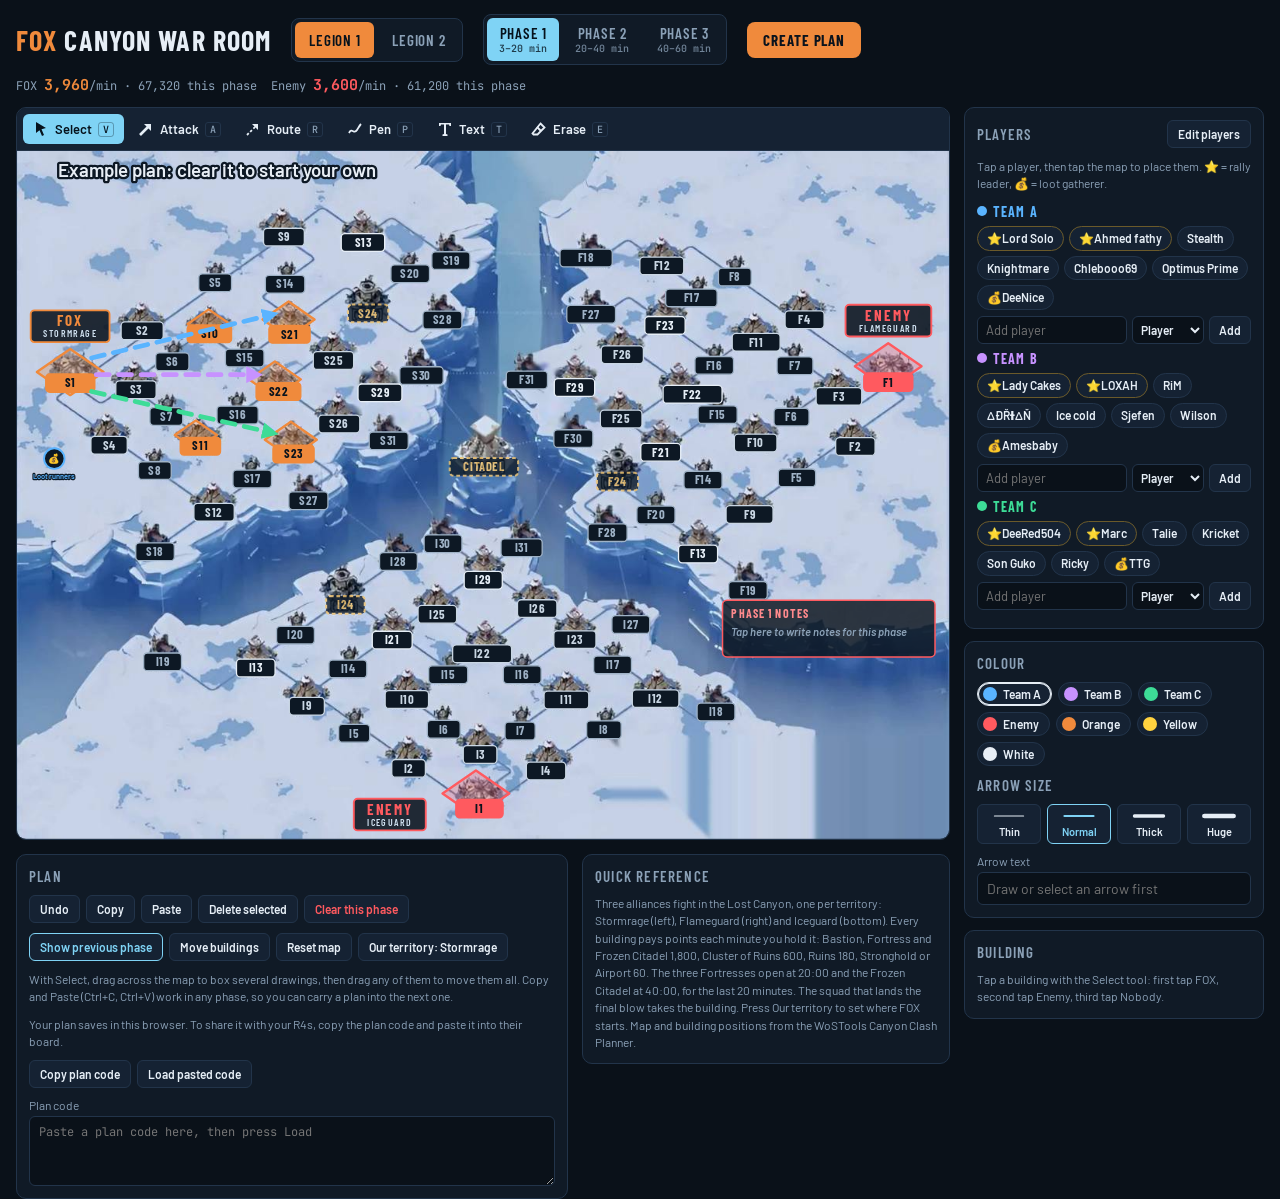
==== canyon.html @ 009d1b81 "Add Canyon Clash planner to the Alliance tab New canyon.html (the Foundry planner on the Lost Canyon" ====
<!doctype html><html lang="en"><head><meta charset="utf-8"><meta name="viewport" content="width=device-width,initial-scale=1,viewport-fit=cover"><style>:root{padding-top:env(safe-area-inset-top,0px);padding-bottom:env(safe-area-inset-bottom,0px)}body{margin:0;font:14px system-ui,-apple-system,"Segoe UI",sans-serif}img{max-width:100%}[hidden]{display:none!important}</style></head><body>
<!-- Canyon Clash planner for R4s. Loaded in an iframe from the Alliance tab (see canyon mount in app.js). Plans are kept in this browser only (localStorage). -->
<title>Canyon War Room</title>
<meta name="claude:viewport-fit-sides" content="cover">
<link rel="preconnect" href="https://fonts.googleapis.com">
<link rel="stylesheet" href="https://fonts.googleapis.com/css2?family=Barlow+Condensed:wght@500;600;700&family=Barlow:wght@400;500;600&family=JetBrains+Mono:wght@500&display=swap">
<style>
/* Layout: a frozen tactical table. Map on the left (square, as large as the screen allows), command panel on the right; panel drops below the map on narrow screens. Single dark "night ops" look, chosen on purpose. */
:root {
  color-scheme: dark;
  --bg: #0a1119;
  --panel: #101a26;
  --panel-2: #152233;
  --line: #22344a;
  --fg: #e6eef6;
  --muted: #8ba1b7;
  --ice: #7fd3f5;
  --fox: #f08a3c;
  --enemy: #ff5a5f;
  --display: "Barlow Condensed", "Arial Narrow", system-ui, sans-serif;
  --body: "Barlow", system-ui, -apple-system, "Segoe UI", sans-serif;
  --mono: "JetBrains Mono", ui-monospace, Menlo, monospace;
}
* { box-sizing: border-box; }
html, body { height: 100%; }
body {
  background: var(--bg); color: var(--fg); font-family: var(--body); font-size: 14px;
  padding-left: max(16px, env(safe-area-inset-left, 0px));
  padding-right: max(16px, env(safe-area-inset-right, 0px));
  padding-block: 14px 24px;
}
header { display: flex; flex-wrap: wrap; align-items: center; gap: 10px 20px; margin-bottom: 12px; }
h1 { font-family: var(--display); font-weight: 700; font-size: 28px; letter-spacing: .04em; text-transform: uppercase; margin: 0; line-height: 1; text-wrap: balance; }
h1 span { color: var(--fox); }
.phases { display: flex; gap: 4px; background: var(--panel); border: 1px solid var(--line); border-radius: 8px; padding: 3px; }
.phases button { font-family: var(--display); font-size: 15px; font-weight: 600; letter-spacing: .05em; text-transform: uppercase; background: transparent; color: var(--muted); border: 0; border-radius: 6px; padding: 6px 12px; cursor: pointer; }
.phases button small { display: block; font-family: var(--mono); font-size: 10px; font-weight: 500; letter-spacing: 0; text-transform: none; opacity: .8; }
.phases button[aria-pressed="true"] { background: var(--ice); color: #06121c; }
.legions button { padding: 9px 14px; }
.legions button[aria-pressed="true"] { background: var(--fox); }
.score { display: flex; gap: 14px; font-family: var(--mono); font-size: 12px; font-variant-numeric: tabular-nums; color: var(--muted); flex-wrap: wrap; }
.score b { font-size: 15px; }
.score .us b { color: var(--fox); }
.score .them b { color: var(--enemy); }

.leftcol { display: grid; gap: 14px; min-width: 0; }
.below { display: grid; grid-template-columns: minmax(0, 3fr) minmax(0, 2fr); gap: 14px; align-items: start; }
@media (max-width: 700px) { .below { grid-template-columns: minmax(0, 1fr); } }
.layout { display: grid; grid-template-columns: minmax(0, 1fr) 300px; gap: 14px; align-items: start; }
@media (max-width: 860px) { .layout { grid-template-columns: minmax(0, 1fr); } }

.mapwrap { position: relative; background: var(--panel); border: 1px solid var(--line); border-radius: 10px; overflow: hidden; }
.toolbar { display: flex; flex-wrap: wrap; gap: 4px; padding: 6px; border-bottom: 1px solid var(--line); background: var(--panel-2); }
.tool { display: inline-flex; align-items: center; gap: 6px; font: 600 13px var(--body); color: var(--fg); background: transparent; border: 1px solid transparent; border-radius: 6px; padding: 6px 9px; cursor: pointer; }
.tool kbd { font: 500 10px var(--mono); color: var(--muted); border: 1px solid var(--line); border-radius: 3px; padding: 0 4px; }
.tool:hover { border-color: var(--line); }
.tool[aria-pressed="true"] { background: var(--ice); color: #06121c; }
.tool[aria-pressed="true"] kbd { color: #06121c; border-color: rgba(6,18,28,.3); }
.tool svg { width: 16px; height: 16px; }
svg#map { display: block; width: 100%; height: auto; max-height: calc(100vh - 150px); aspect-ratio: 1000 / 738; margin: 0 auto; touch-action: none; user-select: none; -webkit-user-select: none; }
svg#map.t-select { cursor: default; }
svg#map.t-attack, svg#map.t-route, svg#map.t-pen, svg#map.t-marker, svg#map.t-text { cursor: crosshair; }
svg#map.t-eraser { cursor: not-allowed; }
svg#map.editmap .bld { cursor: move; }

aside { display: grid; gap: 12px; min-width: 0; }
.card { background: var(--panel); border: 1px solid var(--line); border-radius: 10px; padding: 12px; display: grid; gap: 10px; min-width: 0; }
.card h2 { font-family: var(--display); font-size: 15px; font-weight: 600; letter-spacing: .08em; text-transform: uppercase; color: var(--muted); margin: 0; }
.swatches { display: flex; flex-wrap: wrap; gap: 6px; }
.swatch { display: inline-flex; align-items: center; gap: 6px; font: 600 12px var(--body); color: var(--fg); background: var(--panel-2); border: 1px solid var(--line); border-radius: 999px; padding: 4px 10px 4px 5px; cursor: pointer; }
.swatch i { width: 14px; height: 14px; border-radius: 50%; display: inline-block; }
.swatch[aria-pressed="true"] { border-color: var(--fg); box-shadow: 0 0 0 1px var(--fg) inset; }
.sizes { display: grid; grid-template-columns: repeat(4, 1fr); gap: 6px; }
.sizebtn { font: 600 11px var(--body); color: var(--fg); background: var(--panel-2); border: 1px solid var(--line); border-radius: 6px; padding: 5px 2px; cursor: pointer; display: grid; justify-items: center; gap: 3px; }
.sizebtn svg { width: 36px; height: 12px; }
.sizebtn[aria-pressed="true"] { border-color: var(--ice); color: var(--ice); }
.textfield { flex: 1 1 200px; min-width: 0; width: auto !important; padding: 5px 9px !important; }
.kinds { display: grid; grid-template-columns: repeat(3, 1fr); gap: 6px; }
.kind { font: 600 12px var(--body); color: var(--fg); background: var(--panel-2); border: 1px solid var(--line); border-radius: 6px; padding: 6px 4px; cursor: pointer; display: grid; justify-items: center; gap: 2px; }
.kind span { font-size: 16px; line-height: 1; }
.kind[aria-pressed="true"] { border-color: var(--ice); color: var(--ice); }
label.field { display: grid; gap: 4px; font-size: 12px; color: var(--muted); }
input[type="text"], textarea { font: 14px var(--body); color: var(--fg); background: var(--bg); border: 1px solid var(--line); border-radius: 6px; padding: 7px 9px; width: 100%; }
textarea { font: 12px var(--mono); min-height: 70px; resize: vertical; }
input:focus-visible, textarea:focus-visible, button:focus-visible { outline: 2px solid var(--ice); outline-offset: 2px; }
.btnrow { display: flex; flex-wrap: wrap; gap: 6px; }
.btn { font: 600 12px var(--body); color: var(--fg); background: var(--panel-2); border: 1px solid var(--line); border-radius: 6px; padding: 6px 10px; cursor: pointer; }
.btn:hover { border-color: var(--muted); }
.btn.danger { color: var(--enemy); }
.btn[aria-pressed="true"] { border-color: var(--ice); color: var(--ice); }
.bname { font-family: var(--display); font-size: 20px; font-weight: 700; letter-spacing: .03em; margin: 0; }
.stats { display: grid; grid-template-columns: auto 1fr; gap: 3px 12px; font-size: 12px; }
.stats dt { color: var(--muted); }
.stats dd { margin: 0; font-family: var(--mono); font-variant-numeric: tabular-nums; }
.owner { display: grid; grid-template-columns: repeat(3, 1fr); gap: 6px; }
.owner .btn[aria-pressed="true"].us { border-color: var(--fox); color: var(--fox); }
.owner .btn[aria-pressed="true"].them { border-color: var(--enemy); color: var(--enemy); }
.owner .btn[aria-pressed="true"].none { border-color: var(--muted); color: var(--fg); }
.hint { font-size: 12px; color: var(--muted); line-height: 1.45; margin: 0; }
.team { display: grid; gap: 6px; }
.team h3 { margin: 0; font-family: var(--display); font-size: 14px; font-weight: 700; letter-spacing: .08em; text-transform: uppercase; display: flex; align-items: center; gap: 6px; }
.team h3 i { width: 10px; height: 10px; border-radius: 50%; display: inline-block; }
.chips { display: flex; flex-wrap: wrap; gap: 5px; }
.chip { font: 600 12px var(--body); color: var(--fg); background: var(--panel-2); border: 1px solid var(--line); border-radius: 999px; padding: 4px 9px; cursor: pointer; display: inline-flex; align-items: center; gap: 4px; max-width: 100%; }
.chip.rally { border-color: #6b5a2a; }
.chip.placed { opacity: .5; }
.chip.placed::after { content: "✓"; color: var(--ice); }
.chip[aria-pressed="true"] { background: var(--ice); color: #06121c; border-color: var(--ice); opacity: 1; }
.cardhead { display: flex; justify-content: space-between; align-items: center; gap: 8px; }
.chipwrap { display: inline-flex; align-items: center; gap: 2px; }
.chipx { font: 700 12px var(--body); color: var(--enemy); background: transparent; border: 0; cursor: pointer; padding: 2px 4px; }
.addrow { display: grid; grid-template-columns: minmax(0, 1fr) auto auto; gap: 5px; margin-bottom: 6px; }
.addrow input { padding: 5px 8px; font-size: 13px; }
.addrow select { font: 600 12px var(--body); color: var(--fg); background: var(--bg); border: 1px solid var(--line); border-radius: 6px; padding: 4px; }
.addrow .btn { padding: 5px 9px; }
svg#map.t-roster { cursor: crosshair; }
.planbtn { font: 700 15px var(--display); letter-spacing: .06em; text-transform: uppercase; color: #0a131d; background: var(--fox); border: 0; border-radius: 8px; padding: 9px 16px; cursor: pointer; }
.planbtn:hover { filter: brightness(1.08); }
.overlay { position: fixed; inset: 0; background: rgba(4, 9, 14, .78); z-index: 50; display: grid; place-items: start center; overflow-y: auto;
  padding: calc(20px + env(safe-area-inset-top, 0px)) max(16px, env(safe-area-inset-right, 0px)) calc(20px + env(safe-area-inset-bottom, 0px)) max(16px, env(safe-area-inset-left, 0px)); }
.overlay[hidden] { display: none; }
.planbox { width: min(980px, 100%); background: var(--panel); border: 1px solid var(--line); border-radius: 12px; padding: 16px; display: grid; gap: 12px; min-width: 0; }
.planhead { display: flex; justify-content: space-between; align-items: center; gap: 10px; }
.planhead h2 { margin: 0; font-family: var(--display); font-size: 24px; letter-spacing: .05em; text-transform: uppercase; }
.noteedit { position: absolute; z-index: 5; margin: 0; resize: none; border: 0 !important; border-radius: 0 !important; background: transparent !important; color: #ffd9da !important; font-family: Barlow, system-ui, sans-serif !important; font-weight: 600; line-height: 1.33; padding: 0 !important; outline: none; overflow: auto; }
.noteedit[hidden] { display: none; }
.noteedit:focus-visible { outline: none; }
.noteedit::placeholder { color: #8ba1b7; font-style: italic; }
#planText { min-height: 260px; font-size: 12.5px; line-height: 1.5; }
#planImg { width: 100%; height: auto; border-radius: 8px; border: 1px solid var(--line); }
.toast { position: fixed; left: 50%; bottom: calc(18px + env(safe-area-inset-bottom, 0px)); transform: translateX(-50%); background: var(--ice); color: #06121c; font: 600 13px var(--body); padding: 8px 14px; border-radius: 8px; opacity: 0; transition: opacity .2s; pointer-events: none; }
.toast.show { opacity: 1; }
@media (prefers-reduced-motion: reduce) { .toast { transition: none; } }
</style>

<header>
  <h1><span>FOX</span> Canyon War Room</h1>
  <div class="phases legions" role="group" aria-label="Legion">
    <button type="button" data-legion="1" aria-pressed="true">Legion 1</button>
    <button type="button" data-legion="2" aria-pressed="false">Legion 2</button>
  </div>
  <div class="phases" role="group" aria-label="Battle phase">
    <button type="button" data-phase="1" aria-pressed="true">Phase 1<small>3–20 min</small></button>
    <button type="button" data-phase="2" aria-pressed="false">Phase 2<small>20–40 min</small></button>
    <button type="button" data-phase="3" aria-pressed="false">Phase 3<small>40–60 min</small></button>
  </div>
  <button type="button" class="planbtn" id="createPlan">Create plan</button>
  <div class="score" aria-live="polite">
    <div class="us">FOX <b id="usPm">0</b>/min · <span id="usPhase">0</span> this phase</div>
    <div class="them">Enemy <b id="themPm">0</b>/min · <span id="themPhase">0</span> this phase</div>
  </div>
</header>

<div class="layout">
  <div class="leftcol">
  <div class="mapwrap">
    <div class="toolbar" role="toolbar" aria-label="Drawing tools">
      <button type="button" class="tool" data-tool="select" aria-pressed="true">
        <svg viewBox="0 0 16 16" fill="currentColor"><path d="M3 1l10 6-4.5 1.2L11 14l-2 1-2.5-5.8L3 12z"/></svg>Select<kbd>V</kbd></button>
      <button type="button" class="tool" data-tool="attack" aria-pressed="false">
        <svg viewBox="0 0 16 16" fill="none" stroke="currentColor" stroke-width="2.6"><path d="M2 14L12 4"/><path d="M6 3h7v7" fill="currentColor" stroke="none"/><path d="M7 3h6v6z" fill="currentColor" stroke="none"/></svg>Attack<kbd>A</kbd></button>
      <button type="button" class="tool" data-tool="route" aria-pressed="false">
        <svg viewBox="0 0 16 16" fill="none" stroke="currentColor" stroke-width="1.8" stroke-dasharray="2.5 2"><path d="M2 14L12 4"/><path d="M7 3h6v6z" fill="currentColor" stroke="none"/></svg>Route<kbd>R</kbd></button>
      <button type="button" class="tool" data-tool="pen" aria-pressed="false">
        <svg viewBox="0 0 16 16" fill="none" stroke="currentColor" stroke-width="1.8"><path d="M2 12c3-6 5 2 8-3s3-5 4-6"/></svg>Pen<kbd>P</kbd></button>
      <button type="button" class="tool" data-tool="text" aria-pressed="false">
        <svg viewBox="0 0 16 16" fill="currentColor"><path d="M2 2h12v3h-1.5l-.5-1.5H9V13l1.5.5V15h-5v-1.5L7 13V3.5H4L3.5 5H2z"/></svg>Text<kbd>T</kbd></button>
      <button type="button" class="tool" data-tool="eraser" aria-pressed="false">
        <svg viewBox="0 0 16 16" fill="none" stroke="currentColor" stroke-width="1.8"><path d="M9.5 2.5l4 4-7 7h-4l-1-1 8-10z"/><path d="M6 6l4 4"/></svg>Erase<kbd>E</kbd></button>
      <input type="text" id="label" class="textfield" placeholder="Type your text, then tap the map" maxlength="40" autocomplete="off" aria-label="Text to place" hidden>
    </div>
    <svg id="map" viewBox="0 0 1000 738" class="t-select" aria-label="Canyon Clash map">
      <defs id="defs"></defs>
      <g id="bg"></g>
      <g id="ghost" opacity="0.22" pointer-events="none"></g>
      <g id="blds"></g>
      <g id="note"></g>
      <g id="items"></g>
      <g id="preview" pointer-events="none"></g>
    </svg>
    <textarea id="phaseNote" class="noteedit" maxlength="400" aria-label="Notes for this phase" placeholder="What should everyone do in this phase?" hidden></textarea>
  </div>

  <div class="below">
      <section class="card" aria-labelledby="actH">
        <h2 id="actH">Plan</h2>
        <div class="btnrow">
          <button type="button" class="btn" id="undo">Undo</button>
          <button type="button" class="btn" id="copyBtn">Copy</button>
          <button type="button" class="btn" id="pasteBtn">Paste</button>
          <button type="button" class="btn" id="del">Delete selected</button>
          <button type="button" class="btn danger" id="clearPhase">Clear this phase</button>
        </div>
        <div class="btnrow">
          <button type="button" class="btn" id="ghostBtn" aria-pressed="true">Show previous phase</button>
          <button type="button" class="btn" id="editMap" aria-pressed="false">Move buildings</button>
          <button type="button" class="btn" id="resetMap">Reset map</button>
          <button type="button" class="btn" id="territory">Our territory: Stormrage</button>
        </div>
        <p class="hint" id="clearConfirm" hidden></p>
        <p class="hint">With Select, drag across the map to box several drawings, then drag any of them to move them all. Copy and Paste (Ctrl+C, Ctrl+V) work in any phase, so you can carry a plan into the next one.</p>
        <p class="hint">Your plan saves in this browser. To share it with your R4s, copy the plan code and paste it into their board.</p>
        <div class="btnrow">
          <button type="button" class="btn" id="copyPlan">Copy plan code</button>
          <button type="button" class="btn" id="loadPlan">Load pasted code</button>
        </div>
        <label class="field" for="planCode">Plan code
          <textarea id="planCode" placeholder="Paste a plan code here, then press Load"></textarea>
        </label>
      </section>
      <section class="card" aria-labelledby="refH">
        <h2 id="refH">Quick reference</h2>
        <p class="hint">Three alliances fight in the Lost Canyon, one per territory: Stormrage (left), Flameguard (right) and Iceguard (bottom). Every building pays points each minute you hold it: Bastion, Fortress and Frozen Citadel 1,800, Cluster of Ruins 600, Ruins 180, Stronghold or Airport 60. The three Fortresses open at 20:00 and the Frozen Citadel at 40:00, for the last 20 minutes. The squad that lands the final blow takes the building. Press Our territory to set where FOX starts. Map and building positions from the WoSTools Canyon Clash Planner.</p>

      </section>
  </div>
  </div>
  <aside>
    <section class="card" aria-labelledby="rosH">
      <div class="cardhead"><h2 id="rosH">Players</h2><button type="button" class="btn" id="rosterEdit" aria-pressed="false">Edit players</button></div>
      <p class="hint" id="rosterHint">Tap a player, then tap the map to place them. ⭐ = rally leader, 💰 = loot gatherer.</p>
      <div id="roster"></div>
    </section>

    <section class="card" aria-labelledby="colH">
      <h2 id="colH">Colour</h2>
      <div class="swatches" id="swatches"></div>
      <h2 id="szH">Arrow size</h2>
      <div class="sizes" role="group" aria-labelledby="szH" id="sizes"></div>
      <label class="field" for="arrowText">Arrow text
        <input type="text" id="arrowText" maxlength="40" autocomplete="off" placeholder="Draw or select an arrow first" disabled>
      </label>
    </section>


    <section class="card" aria-labelledby="bH" id="bcard">
      <h2 id="bH">Building</h2>
      <div id="binfo"><p class="hint">Tap a building with the Select tool: first tap FOX, second tap Enemy, third tap Nobody.</p></div>
    </section>


  </aside>
</div>
<div class="overlay" id="planOverlay" hidden>
  <div class="planbox" role="dialog" aria-modal="true" aria-labelledby="planTitle">
    <div class="planhead">
      <h2 id="planTitle">Battle plan</h2>
      <button type="button" class="btn" id="planClose">Close</button>
    </div>
    <p class="hint">Built from what is on the map in each phase: who holds each building, where each player is placed, and your notes. Arrows stay on the map images.</p>
    <div class="btnrow">
      <button type="button" class="btn" id="planCopy">Copy text</button>
      <button type="button" class="btn" id="planTxt">Save as text file</button>
      <button type="button" class="btn" id="planJpg">Save as JPEG</button>
    </div>
    <p class="hint" id="planSaveHint" hidden>Saving files is not available here. Copy the text, and press and hold (or right-click) the image to save it.</p>
    <textarea id="planText" readonly rows="14" aria-label="Plan text"></textarea>
    <p class="hint" id="planImgHint">Building the image…</p>
    <img id="planImg" alt="Battle plan image with the map of each phase" hidden>
  </div>
</div>
<div class="toast" id="toast" role="status"></div>

<script>
(function () {
  const COLORS = { A: '#5ab4ff', B: '#c792ff', C: '#3ddc97', E: '#ff5a5f', O: '#f08a3c', Y: '#ffd23f', W: '#e8eef5' };
  const SIZES = { S: 0.55, M: 1, L: 1.6, XL: 2.3 };
  const SIZE_NAMES = { S: 'Thin', M: 'Normal', L: 'Thick', XL: 'Huge' };
  const COLOR_NAMES = { A: 'Team A', B: 'Team B', C: 'Team C', E: 'Enemy', O: 'Orange', Y: 'Yellow', W: 'White' };
  const FOX = '#f08a3c', ENEMY = '#ff5a5f';
  const KINDS = [
    { k: 'team', label: 'Team', glyph: '●' },
    { k: 'rally', label: 'Rally', glyph: '⭐' },
    { k: 'loot', label: 'Loot', glyph: '💰' },
    { k: 'foe', label: 'Enemy rally', glyph: '✖' },
    { k: 'workshop', label: 'Workshop', glyph: '⚙' },
    { k: 'flag', label: 'Hold', glyph: '⚑' }
  ];
  const PHASE_MIN = { 1: 17, 2: 20, 3: 20 };
  const TER = { S: 'Stormrage', F: 'Flameguard', I: 'Iceguard' };
  const TYPES = {
    'Frozen Citadel': { short: 'Frozen Citadel', pm: 1800, unlock: 3, col: '#f3c46b', effect: 'The centre of the canyon. It opens at 40:00 for the last 20 minutes and can swing the result, so keep your strongest rallies for it.' },
    'Fortress': { short: 'Fortress', pm: 1800, unlock: 2, col: '#f3c46b', effect: 'Sits on a main route into the centre. Opens at 20:00; whoever holds it controls movement and a big share of the points.' },
    'Bastion': { short: 'Bastion', pm: 1800, unlock: 1, col: '#7fd3f5', effect: 'Alliance home base: squads deploy from here.' },
    'Cluster of Ruins': { short: 'Cluster', pm: 600, unlock: 1, col: '#e6eef6', effect: 'The best steady points among the buildings open from the start.' },
    'Ruins': { short: 'Ruins', pm: 180, unlock: 1, col: '#c9d6e3', effect: 'Medium points; fills the gaps between the clusters.' },
    'Stronghold / Airport': { short: 'Stronghold', pm: 60, unlock: 1, col: '#9fb2c6', effect: 'Low points, but a useful stepping stone along the routes.' }
  };
  // [code, type, x, y, label centre y, label width, half size of the tap area, label x offset] on the 1000 x 738 board
  const RAW = [["S1","Bastion",57.1,234.3,249.0,51.9,23.1,0],["S2","Ruins",134.3,180.5,192.9,45.2,14.6,-0.0],["S3","Ruins",124.3,241.0,256.2,43.3,14.6,3.3],["S4","Ruins",93.3,297.6,315.7,39.0,14.6,5.5],["S5","Stronghold / Airport",211.4,130.5,141.4,35.2,11.1,1.2],["S6","Stronghold / Airport",166.2,214.3,226.2,35.7,11.1,0.5],["S7","Stronghold / Airport",161.9,267.2,284.8,35.2,11.1,-1.7],["S8","Stronghold / Airport",146.2,329.5,342.9,35.2,11.1,1.7],["S9","Ruins",285.7,76.6,92.4,43.8,14.6,0.7],["S10","Ruins",205.7,183.8,196.2,47.6,14.6,0.7],["S11","Ruins",191.9,302.9,316.7,43.3,14.6,4.8],["S12","Ruins",207.1,372.4,387.6,43.3,14.6,4.3],["S13","Cluster of Ruins",367.6,81.4,98.1,46.6,18.0,3.6],["S14","Stronghold / Airport",290.0,125.7,142.9,42.3,11.1,-2.4],["S15","Stronghold / Airport",243.8,210.4,222.1,41.4,11.1,0.5],["S16","Stronghold / Airport",234.3,269.1,283.3,44.2,11.1,2.4],["S17","Stronghold / Airport",250.0,340.0,351.9,41.4,11.1,2.4],["S18","Stronghold / Airport",142.9,411.4,430.0,41.4,11.1,5.2],["S19","Stronghold / Airport",459.5,99.1,117.6,40.9,11.1,6.0],["S20","Stronghold / Airport",419.5,119.1,131.7,41.4,11.1,2.4],["S21","Cluster of Ruins",291.4,178.6,196.7,44.2,18.0,1.0],["S22","Cluster of Ruins",276.7,242.8,258.1,48.0,18.0,3.8],["S23","Cluster of Ruins",293.8,307.6,325.2,44.2,18.0,2.9],["S24","Fortress",375.7,153.8,174.3,43.3,23.1,1.0],["S25","Ruins",337.1,210.4,224.8,43.3,14.6,2.4],["S26","Ruins",341.9,279.0,292.9,44.2,14.6,3.8],["S27","Stronghold / Airport",307.6,352.4,375.2,41.9,11.1,5.0],["S28","Stronghold / Airport",449.1,161.9,181.4,41.9,11.1,7.3],["S29","Cluster of Ruins",385.2,243.3,259.5,47.1,18.0,4.3],["S30","Stronghold / Airport",425.2,219.5,241.0,46.6,11.1,8.8],["S31","Stronghold / Airport",393.3,293.8,311.0,41.9,11.1,5.5],["F1","Bastion",934.8,228.1,248.1,51.9,23.1,0],["F2","Ruins",896.2,298.1,317.1,42.3,14.6,3.3],["F3","Ruins",877.1,242.8,263.3,49.0,14.6,4.8],["F4","Ruins",842.4,158.6,181.0,41.9,14.6,2.6],["F5","Stronghold / Airport",839.0,329.5,350.7,40.0,11.1,-2.1],["F6","Stronghold / Airport",830.5,263.8,285.5,37.6,11.1,0.5],["F7","Stronghold / Airport",831.9,212.9,230.5,38.5,11.1,2.9],["F8","Stronghold / Airport",770.0,122.4,135.2,35.2,11.1,0.2],["F9","Ruins",785.2,369.0,390.0,50.4,14.6,0.8],["F10","Ruins",790.0,292.8,313.3,45.7,14.6,2.6],["F11","Ruins",790.0,195.7,205.2,51.4,14.6,3.1],["F12","Ruins",699.0,107.6,123.3,47.1,14.6,-7.1],["F13","Cluster of Ruins",728.6,405.7,432.4,41.9,18.0,2.1],["F14","Stronghold / Airport",736.7,331.0,353.1,40.9,11.1,-0.7],["F15","Stronghold / Airport",750.5,266.6,282.9,41.9,11.1,1.2],["F16","Stronghold / Airport",747.6,212.9,230.0,41.4,11.1,0.5],["F17","Stronghold / Airport",729.5,145.2,157.6,55.2,11.1,-5.9],["F18","Stronghold / Airport",613.8,91.5,114.8,56.1,11.1,-3.1],["F19","Stronghold / Airport",783.3,441.9,471.4,41.4,11.1,1.0],["F20","Stronghold / Airport",685.7,364.8,390.5,40.9,11.1,-0.2],["F21","Cluster of Ruins",689.1,303.3,323.3,42.8,18.0,1.6],["F22","Cluster of Ruins",724.8,245.7,261.0,63.3,18.0,0],["F23","Cluster of Ruins",694.8,162.3,187.1,43.3,18.0,0.4],["F24","Fortress",641.9,326.7,354.8,44.2,23.1,2.4],["F25","Ruins",645.2,270.5,287.6,44.7,14.6,3.1],["F26","Ruins",647.1,199.5,218.6,45.2,14.6,2.4],["F27","Stronghold / Airport",616.2,151.4,175.2,52.3,11.1,-0.2],["F28","Stronghold / Airport",628.1,380.5,409.5,41.9,11.1,5.5],["F29","Cluster of Ruins",597.6,229.5,253.8,43.3,18.0,0.5],["F30","Stronghold / Airport",593.8,293.8,308.6,41.9,11.1,3.1],["F31","Stronghold / Airport",544.8,229.0,245.7,44.2,11.1,2.3],["I1","Bastion",492.4,686.6,705.7,50.0,23.1,3.8],["I2","Ruins",419.1,644.3,662.4,36.1,14.6,1.1],["I3","Ruins",492.4,630.0,647.6,36.1,14.6,4.5],["I4","Ruins",570.9,649.0,665.2,42.3,14.6,-3.3],["I5","Stronghold / Airport",361.0,608.1,624.8,33.3,11.1,0.7],["I6","Stronghold / Airport",456.7,603.8,620.5,35.2,11.1,1.2],["I7","Stronghold / Airport",540.5,606.7,622.4,32.4,11.1,-0.7],["I8","Stronghold / Airport",630.5,608.1,621.0,37.1,11.1,-0.7],["I9","Ruins",306.2,576.7,595.7,37.6,14.6,4.8],["I10","Ruins",418.1,570.5,588.6,46.6,14.6,0.2],["I11","Ruins",588.6,573.4,589.0,48.0,14.6,0.9],["I12","Ruins",685.2,569.1,587.6,50.0,14.6,0.0],["I13","Cluster of Ruins",255.2,533.8,554.8,41.4,18.0,1.0],["I14","Stronghold / Airport",354.3,541.4,555.7,40.6,11.1,0.7],["I15","Stronghold / Airport",464.8,548.6,561.9,41.9,11.1,-2.2],["I16","Stronghold / Airport",540.5,549.5,561.9,40.6,11.1,1.6],["I17","Stronghold / Airport",640.0,531.5,551.4,40.6,11.1,-1.0],["I18","Stronghold / Airport",747.1,585.7,601.9,40.6,11.1,2.9],["I19","Stronghold / Airport",144.3,524.7,548.1,40.6,11.1,11.9],["I20","Stronghold / Airport",298.6,505.3,519.5,40.6,11.1,0.2],["I21","Cluster of Ruins",402.9,506.7,524.8,42.8,18.0,-0.3],["I22","Ruins",499.0,511.9,539.5,63.3,14.6,0],["I23","Ruins",594.8,508.6,524.3,45.2,14.6,3.8],["I24","Fortress",346.7,465.2,487.1,41.4,23.1,5.7],["I25","Ruins",449.1,475.7,497.1,41.4,14.6,1.9],["I26","Ruins",555.7,474.3,491.0,42.3,14.6,2.4],["I27","Stronghold / Airport",653.3,491.4,508.1,40.6,11.1,5.3],["I28","Stronghold / Airport",405.7,421.9,440.5,40.6,11.1,3.6],["I29","Cluster of Ruins",498.6,437.1,460.5,40.9,18.0,1.6],["I30","Stronghold / Airport",453.8,404.7,421.4,40.6,11.1,3.3],["I31","Stronghold / Airport",540.5,407.2,425.7,44.2,11.1,0.9],["100","Frozen Citadel",500.5,316.7,339.0,73.4,24.9,0.5]];
  const DEFAULT_BUILDINGS = RAW.map(([code, type, x, y, ly, w, hs, lx]) => {
    const t = TYPES[type], cit = code === '100';
    return { id: cit ? 'C' : code, code: cit ? 'CITADEL' : code, type, ter: cit ? null : TER[code[0]],
      name: cit ? 'Frozen Citadel' : t.short + ' ' + code, x, y, ly, lx, w, hs, pm: t.pm, unlock: t.unlock, effect: t.effect };
  });
  const KEY = 'fox-canyon-war-room-v1';
  const MAP_IMG = '[data-uri]';
  const DEFAULT_ROSTER = [
    'Team A: ⭐Lord Solo, ⭐Ahmed fathy, Stealth, Knightmare, Chlebooo69, Optimus Prime, 💰DeeNice,',
    'Team B: ⭐Lady Cakes, ⭐LOXAH, RiM, ΔĐŘƗΔŇ, Ice cold, Sjefen, Wilson, 💰Amesbaby,',
    'Team C: ⭐DeeRed504, ⭐Marc, Talie, Kricket, Son Guko, Ricky, 💰TTG,'
  ].join('\n');
  function parseRoster(text) {
    const teams = [];
    String(text || '').split(/\n+/).forEach((line) => {
      const m = line.match(/^\s*Team\s*([ABC])\s*[:\-]\s*(.*)$/i);
      if (!m) return;
      const players = m[2].split(',').map((x) => x.trim()).filter(Boolean).map((raw) => {
        let role = 'member', name = raw;
        if (name.startsWith('⭐')) { role = 'rally'; name = name.slice(1).trim(); }
        else if (name.startsWith('💰')) { role = 'loot'; name = name.slice(2).trim(); }
        return { name: name.replace(/^[\uFE0F\s]+/, ''), role };
      }).map((p) => p).filter((p) => p.name);
      teams.push({ team: m[1].toUpperCase(), players });
    });
    return teams;
  }

  const $ = (s) => document.querySelector(s);
  const svg = $('#map');
  const esc = (s) => String(s).replace(/[&<>"']/g, (c) => ({ '&': '&amp;', '<': '&lt;', '>': '&gt;', '"': '&quot;', "'": '&#39;' }[c]));
  const fmt = (n) => n.toLocaleString('en-US');

  function examplePlan() {
    return {
      nextId: 30, territory: 'S',
      positions: {},
      owners: { 1: { S1: 'us', F1: 'them', I1: 'them', S21: 'us', S22: 'us', S23: 'us', S10: 'us', S11: 'us' } },
      items: [
        { id: 1, phase: 1, type: 'arrow', style: 'route', color: 'A', x1: 80, y1: 222, x2: 272, y2: 176 },
        { id: 2, phase: 1, type: 'arrow', style: 'route', color: 'B', x1: 85, y1: 240, x2: 255, y2: 240 },
        { id: 3, phase: 1, type: 'arrow', style: 'route', color: 'C', x1: 80, y1: 258, x2: 272, y2: 302 },
        { id: 4, phase: 1, type: 'marker', kind: 'loot', color: 'A', x: 40, y: 330, label: 'Loot runners' },
        { id: 5, phase: 1, type: 'text', color: 'W', x: 215, y: 28, label: 'Example plan: clear it to start your own' },
        { id: 6, phase: 2, type: 'arrow', style: 'attack', color: 'A', x1: 300, y1: 200, x2: 360, y2: 162 },
        { id: 7, phase: 2, type: 'marker', kind: 'rally', color: 'B', x: 300, y: 360, label: 'DeeRed504' },
        { id: 8, phase: 2, type: 'arrow', style: 'attack', color: 'B', x1: 312, y1: 382, x2: 340, y2: 445 },
        { id: 9, phase: 2, type: 'marker', kind: 'foe', color: 'E', x: 640, y: 290, label: 'Enemy rallies' },
        { id: 10, phase: 3, type: 'arrow', style: 'attack', color: 'A', x1: 400, y1: 250, x2: 478, y2: 305 },
        { id: 11, phase: 3, type: 'arrow', style: 'attack', color: 'C', x1: 420, y1: 420, x2: 482, y2: 340 },
        { id: 12, phase: 3, type: 'marker', kind: 'loot', color: 'A', x: 230, y: 420, label: 'CowboyfromHell' }
      ]
    };
  }

  // each legion has its own plan, kept under its own key
  let legion = 1;
  try { legion = localStorage.getItem(KEY + '-legion') === '2' ? 2 : 1; } catch (e) { /* storage unavailable */ }
  function emptyPlan() { return { nextId: 1, territory: 'S', positions: {}, owners: {}, items: [], notes: {}, roster: 'Team A:\nTeam B:\nTeam C:' }; }
  function freshPlan() { return legion === 1 ? examplePlan() : emptyPlan(); }
  function normalize(st) { st.territory = TER[st.territory] ? st.territory : 'S'; st.owners = st.owners || {}; st.positions = st.positions || {}; st.items = st.items || []; if (!st.roster) st.roster = legion === 1 ? DEFAULT_ROSTER : emptyPlan().roster; return st; }
  let state = normalize(load() || freshPlan());
  let phase = 1, tool = 'select', color = 'A', kind = 'team', size = 'M';
  let selected = null, selectedB = null, showGhost = true, editMap = false;
  const multi = new Set();
  let clip = [], pasteCount = 0;
  function clearSel() { selected = null; multi.clear(); }
  function selIds() { return multi.size ? [...multi] : selected ? [selected] : []; }
  function center(it) {
    if (it.type === 'arrow') return [(it.x1 + it.x2) / 2, (it.y1 + it.y2) / 2];
    if (it.type === 'pen') { const n = it.points.length; return [it.points.reduce((a, q) => a + q[0], 0) / n, it.points.reduce((a, q) => a + q[1], 0) / n]; }
    return [it.x, it.y];
  }
  function shift(it, dx, dy) {
    if (it.type === 'arrow') { it.x1 += dx; it.y1 += dy; it.x2 += dx; it.y2 += dy; }
    else if (it.type === 'pen') { it.points = it.points.map(([x, y]) => [x + dx, y + dy]); }
    else { it.x += dx; it.y += dy; }
  }
  let undoStack = [];
  let pending = null;
  if (!state.roster) state.roster = DEFAULT_ROSTER;
  let drag = null;

  function legionKey() { return KEY + '-L' + legion; }
  function load() {
    try {
      let raw = localStorage.getItem(legionKey());
      if (!raw && legion === 1) raw = localStorage.getItem(KEY); // plan saved before legions existed
      return raw ? JSON.parse(raw) : null;
    } catch (e) { return null; }
  }
  function save() { try { localStorage.setItem(legionKey(), JSON.stringify(state)); } catch (e) { /* storage unavailable */ } }
  function switchLegion(n) {
    if (n === legion) return;
    save(); legion = n;
    try { localStorage.setItem(KEY + '-legion', String(n)); } catch (e) { /* storage unavailable */ }
    state = normalize(load() || freshPlan());
    undoStack = []; clearSel(); selectedB = null; pending = null; tool = 'select';
    if (noteEditing) { noteEditing = false; $('#phaseNote').hidden = true; }
    buildBg(); render(); toast('Legion ' + n + ' plan');
  }
  function snapshot() { undoStack.push(JSON.stringify(state)); if (undoStack.length > 60) undoStack.shift(); }
  function toast(msg) { const t = $('#toast'); t.textContent = msg; t.classList.add('show'); clearTimeout(toast.t); toast.t = setTimeout(() => t.classList.remove('show'), 1600); }

  function buildings() {
    return DEFAULT_BUILDINGS.map((b) => Object.assign({}, b, state.positions[b.id] || {}));
  }
  function owners(ph) {
    if (!state.owners[ph]) state.owners[ph] = Object.assign({}, ph > 1 ? owners(ph - 1) : {});
    return state.owners[ph];
  }

  // ---------- static pieces ----------
  function hex(r) {
    const p = [];
    for (let i = 0; i < 6; i++) { const a = Math.PI / 180 * (60 * i - 30); p.push((r * Math.cos(a)).toFixed(1) + ',' + (r * Math.sin(a)).toFixed(1)); }
    return p.join(' ');
  }
  function dia(s) { const h = s * 0.62; return `${-h},${-h} ${h},${-h} ${h},${h} ${-h},${h}`; }
  function buildDefs() {
    let d = '';
    Object.entries(COLORS).forEach(([k, c]) => {
      d += `<marker id="ah-${k}" viewBox="0 0 10 10" refX="5" refY="5" markerWidth="3.6" markerHeight="3.6" orient="auto-start-reverse"><path d="M0,0 L10,5 L0,10 z" fill="${c}"/></marker>`;
    });
    d += `<radialGradient id="glow" cx="50%" cy="50%" r="50%"><stop offset="0" stop-color="#1c3550" stop-opacity=".9"/><stop offset="1" stop-color="#0d1824" stop-opacity="0"/></radialGradient>`;
    d += `<pattern id="grid" width="50" height="50" patternUnits="userSpaceOnUse"><path d="M50 0H0V50" fill="none" stroke="#21364d" stroke-width="1"/></pattern>`;
    d += `<radialGradient id="arena" cx="50%" cy="50%" r="55%"><stop offset="0" stop-color="#1b2f45"/><stop offset=".75" stop-color="#14263a"/><stop offset="1" stop-color="#0f1d2d"/></radialGradient>`;
    d += `<clipPath id="arenaClip"><ellipse cx="500" cy="403" rx="462" ry="372"/></clipPath>`;
    $('#defs').innerHTML = d;
  }
  function rim() {
    // jagged rock edge around the arena, generated once from a fixed seed
    let seed = 7; const rnd = () => (seed = (seed * 9301 + 49297) % 233280) / 233280;
    const pts = [];
    for (let i = 0; i < 90; i++) {
      const a = (i / 90) * Math.PI * 2, k = 1 + (rnd() - 0.5) * 0.06;
      pts.push((500 + Math.cos(a) * 470 * k).toFixed(1) + ',' + (403 + Math.sin(a) * 380 * k).toFixed(1));
    }
    return pts.join(' ');
  }
  function spawn(x, label, col) {
    return `<g transform="translate(${x},403)">
        <polygon points="-58,-40 58,-40 58,40 -58,40" fill="${col}" fill-opacity=".22" stroke="${col}" stroke-width="3"/>
        <text y="6" text-anchor="middle" fill="${col}" font-family="Barlow Condensed, Arial Narrow, sans-serif" font-weight="700" font-size="17" letter-spacing="2">${label}</text>
        <text y="66" text-anchor="middle" fill="${col}" fill-opacity=".8" font-family="Barlow Condensed, Arial Narrow, sans-serif" font-weight="600" font-size="15" letter-spacing="2">SPAWN</text>
      </g>`;
  }
  // home tag next to each Bastion: FOX on our territory, ENEMY on the other two
  const HOME_TAG = { S: [57, 188], F: [935, 182], I: [400, 712] };
  function homeTag(t) {
    const us = state.territory === t, col = us ? FOX : ENEMY, [x, y] = HOME_TAG[t];
    const name = TER[t].toUpperCase(), w = Math.max(name.length * 7.4, us ? 34 : 56) + 18;
    return `<g transform="translate(${x},${y})">
        <rect x="${-w / 2}" y="-17" width="${w}" height="34" rx="4" fill="#0a131d" fill-opacity=".88" stroke="${col}" stroke-width="2"/>
        <text y="0" text-anchor="middle" fill="${col}" font-family="Barlow Condensed, Arial Narrow, sans-serif" font-weight="700" font-size="16" letter-spacing="2">${us ? 'FOX' : 'ENEMY'}</text>
        <text y="12" text-anchor="middle" fill="#cfe0ef" font-family="Barlow Condensed, Arial Narrow, sans-serif" font-weight="600" font-size="10.5" letter-spacing="1.5">${name}</text>
      </g>`;
  }
  function buildBg() {
    $('#bg').innerHTML = `
      <rect width="1000" height="738" fill="#0a131d"/>
      <image href="${MAP_IMG}" x="0" y="0" width="1000" height="738" preserveAspectRatio="none"/>
      ${['S', 'F', 'I'].map(homeTag).join('')}`;
    const tb = $('#territory'); if (tb) tb.textContent = 'Our territory: ' + TER[state.territory];
  }

  // ---------- render ----------
  function renderBuildings() { $('#blds').innerHTML = buildingsSvg(phase, true); }
  function buildingsSvg(ph, interactive) {
    const own = owners(ph);
    let s = '';
    buildings().forEach((b) => {
      const locked = ph < b.unlock;
      const o = own[b.id] || 'none';
      const held = o !== 'none';
      const oc = o === 'us' ? FOX : ENEMY;
      const tc = TYPES[b.type].col;
      const sel = interactive && selectedB === b.id;
      const h = b.hs, ty = b.ly - b.y;
      // the chip covers the code printed on the map; a tinted diamond marks who holds the building
      s += `<g class="bld" data-b="${b.id}" transform="translate(${b.x},${b.y})">
        <rect x="${-h}" y="${-h}" width="${h * 2}" height="${h * 2 + Math.max(0, ty - h + 9)}" fill="transparent"/>
        ${held ? `<polygon points="0,${(-h * 0.95).toFixed(1)} ${(h * 1.55).toFixed(1)},${(h * 0.12).toFixed(1)} 0,${(h * 1.2).toFixed(1)} ${(-h * 1.55).toFixed(1)},${(h * 0.12).toFixed(1)}" fill="${oc}" fill-opacity=".28" stroke="${oc}" stroke-width="2.5" stroke-linejoin="round"/>` : ''}
        ${sel ? `<rect x="${-h - 6}" y="${-h - 6}" width="${h * 2 + 12}" height="${h * 2 + 12 + Math.max(0, ty - h + 4)}" fill="none" stroke="#7fd3f5" stroke-width="2.5" stroke-dasharray="6 5" rx="4"/>` : ''}
        <g transform="translate(${b.lx},${ty.toFixed(1)})" opacity="${locked ? 0.78 : 1}">
          <rect x="${(-b.w / 2).toFixed(1)}" y="-9.5" width="${b.w}" height="19" rx="4" fill="${held ? oc : '#0d1824'}" stroke="${held ? oc : tc}" stroke-width="${b.pm >= 1800 ? 2.2 : 1.4}"${locked ? ' stroke-dasharray="4 3"' : ''}/>
          <text y="4.6" text-anchor="middle" fill="${held ? '#0a131d' : tc}" font-family="Barlow Condensed, Arial Narrow, sans-serif" font-weight="700" font-size="13.5" letter-spacing=".6">${b.code}</text>
        </g>
      </g>`;
    });
    return s;
  }

  function arrowLabel(it, c, w) {
    const dx = it.x2 - it.x1, dy = it.y2 - it.y1;
    let a = Math.atan2(dy, dx) * 180 / Math.PI;
    if (a > 90 || a < -90) a += 180; // keep the text upright
    const mx = (it.x1 + it.x2) / 2, my = (it.y1 + it.y2) / 2;
    const fs = ((15 + (SIZES[it.size] || 1) * 2) * 0.9 * 0.85).toFixed(1);
    return `<text transform="translate(${mx.toFixed(1)},${my.toFixed(1)}) rotate(${a.toFixed(1)})" y="${-(w / 2 + 8)}" text-anchor="middle" fill="${c}" font-family="Barlow, sans-serif" font-weight="700" font-size="${fs}" paint-order="stroke" stroke="#0a131d" stroke-width="5" stroke-linejoin="round">${esc(it.label)}</text>`;
  }
  function itemSvg(it, interactive) {
    const c = COLORS[it.color] || COLORS.W;
    const sel = interactive && (selected === it.id || multi.has(it.id));
    const idAttr = interactive ? ` data-id="${it.id}"` : '';
    if (it.type === 'arrow') {
      const w = (it.style === 'attack' ? 9 : 5) * (SIZES[it.size] || 1);
      const hit = Math.max(30, w + 22);
      const dash = it.style === 'route' ? ' stroke-dasharray="14 10"' : '';
      return `<g${idAttr}>
        <line x1="${it.x1}" y1="${it.y1}" x2="${it.x2}" y2="${it.y2}" stroke="transparent" stroke-width="${hit}" stroke-linecap="round"/>
        ${sel ? `<line x1="${it.x1}" y1="${it.y1}" x2="${it.x2}" y2="${it.y2}" stroke="#ffffff" stroke-opacity=".35" stroke-width="${w + 10}" stroke-linecap="round"/>` : ''}
        <line x1="${it.x1}" y1="${it.y1}" x2="${it.x2}" y2="${it.y2}" stroke="${c}" stroke-width="${w}" stroke-linecap="round"${dash} marker-end="url(#ah-${it.color})"/>
        ${it.label ? arrowLabel(it, c, w) : ''}
        ${sel && selected === it.id && !multi.size ? [1, 2].map((h) => { const hx = h === 1 ? it.x1 : it.x2, hy = h === 1 ? it.y1 : it.y2;
          return `<g data-handle="${h}" style="cursor:grab"><circle cx="${hx}" cy="${hy}" r="20" fill="transparent"/><circle cx="${hx}" cy="${hy}" r="9" fill="#ffffff" stroke="#0a131d" stroke-width="3"/><circle cx="${hx}" cy="${hy}" r="3.5" fill="${c}"/></g>`; }).join('') : ''}
      </g>`;
    }
    if (it.type === 'pen') {
      const d = it.points.map((p, i) => (i ? 'L' : 'M') + p[0] + ' ' + p[1]).join(' ');
      const pw = 5 * (SIZES[it.size] || 1);
      return `<g${idAttr}>
        <path d="${d}" fill="none" stroke="transparent" stroke-width="${Math.max(26, pw + 20)}" stroke-linecap="round" stroke-linejoin="round"/>
        ${sel ? `<path d="${d}" fill="none" stroke="#ffffff" stroke-opacity=".35" stroke-width="${pw + 9}" stroke-linecap="round" stroke-linejoin="round"/>` : ''}
        <path d="${d}" fill="none" stroke="${c}" stroke-width="${pw}" stroke-linecap="round" stroke-linejoin="round"/>
      </g>`;
    }
    if (it.type === 'marker') {
      const k = KINDS.find((x) => x.k === it.kind) || KINDS[0];
      const glyph = it.kind === 'team' ? (['A', 'B', 'C'].includes(it.color) ? it.color : it.color === 'E' ? '!' : '•') : k.glyph;
      const fs = it.kind === 'team' ? 22 : 20;
      const fill = it.kind === 'team' ? '#06121c' : '#ffffff';
      const sc = it.kind === 'rally' ? 1 : 0.5; // players without a star are drawn at half size
      return `<g${idAttr} transform="translate(${it.x},${it.y}) scale(${sc})">
        ${sel ? `<circle r="31" fill="none" stroke="#7fd3f5" stroke-width="2" stroke-dasharray="5 4"/>` : ''}
        <circle r="22" fill="${it.kind === 'team' ? c : '#0d1824'}" stroke="${c}" stroke-width="4"/>
        <text y="${fs * 0.36}" text-anchor="middle" fill="${fill}" font-family="Barlow Condensed, Arial Narrow, sans-serif" font-weight="700" font-size="${fs}">${glyph}</text>
        ${it.label ? `<text y="${it.kind === 'rally' ? 41 : 44}" text-anchor="middle" fill="${c}" font-family="Barlow, sans-serif" font-weight="600" font-size="${it.kind === 'rally' ? 12.8 : 16}" paint-order="stroke" stroke="#0d1824" stroke-width="5">${esc(it.label)}</text>` : ''}
      </g>`;
    }
    if (it.type === 'text') {
      const wpx = Math.max(40, it.label.length * 10.5);
      return `<g${idAttr} transform="translate(${it.x},${it.y})">
        ${sel ? `<rect x="${-wpx / 2 - 8}" y="-24" width="${wpx + 16}" height="34" rx="4" fill="none" stroke="#7fd3f5" stroke-width="2" stroke-dasharray="5 4"/>` : ''}
        <rect x="${-wpx / 2 - 8}" y="-24" width="${wpx + 16}" height="34" fill="transparent"/>
        <text y="0" text-anchor="middle" fill="${c}" font-family="Barlow, sans-serif" font-weight="600" font-size="20" paint-order="stroke" stroke="#0d1824" stroke-width="5">${esc(it.label)}</text>
      </g>`;
    }
    return '';
  }

  // players are always drawn last, so they sit above arrows, lines and text
  function onTop(list) { return list.filter((i) => i.type !== 'marker').concat(list.filter((i) => i.type === 'marker')); }
  function renderItems() {
    $('#items').innerHTML = onTop(state.items.filter((i) => i.phase === phase)).map((i) => itemSvg(i, true)).join('');
    $('#ghost').innerHTML = showGhost && phase > 1 ? onTop(state.items.filter((i) => i.phase === phase - 1)).map((i) => itemSvg(i, false)).join('') : '';
  }

  function renderScore() {
    const own = owners(phase);
    let us = 0, them = 0;
    buildings().forEach((b) => {
      if (phase < b.unlock) return;
      if (own[b.id] === 'us') us += b.pm;
      if (own[b.id] === 'them') them += b.pm;
    });
    $('#usPm').textContent = fmt(us);
    $('#themPm').textContent = fmt(them);
    $('#usPhase').textContent = fmt(us * PHASE_MIN[phase]);
    $('#themPhase').textContent = fmt(them * PHASE_MIN[phase]);
  }

  function renderBuildingCard() {
    const box = $('#binfo');
    const b = buildings().find((x) => x.id === selectedB);
    if (!b) { box.innerHTML = '<p class="hint">Tap a building with the Select tool: first tap FOX, second tap Enemy, third tap Nobody.</p>'; return; }
    const o = owners(phase)[b.id] || 'none';
    const locked = phase < b.unlock;
    box.innerHTML = `
      <p class="bname">${esc(b.name)}</p>
      <dl class="stats">
        <dt>Type</dt><dd>${esc(b.type)}</dd>
        <dt>Territory</dt><dd>${b.ter ? esc(b.ter) + (b.ter === TER[state.territory] ? ' (FOX)' : '') : 'Centre'}</dd>
        <dt>Alliance, per minute</dt><dd>${fmt(b.pm)}</dd>
        <dt>Over this phase</dt><dd>${locked ? 'closed' : fmt(b.pm * PHASE_MIN[phase])}</dd>
        <dt>Opens</dt><dd>${b.unlock === 1 ? 'Start of battle' : b.unlock === 2 ? '20:00' : '40:00'}</dd>
      </dl>
      <p class="hint">${esc(b.effect)}</p>
      ${locked ? '<p class="hint">Not open yet in this phase.</p>' : `
      <div class="owner" role="group" aria-label="Held by">
        <button type="button" class="btn us" data-own="us" aria-pressed="${o === 'us'}">FOX</button>
        <button type="button" class="btn them" data-own="them" aria-pressed="${o === 'them'}">Enemy</button>
        <button type="button" class="btn none" data-own="none" aria-pressed="${o === 'none'}">Nobody</button>
      </div>`}`;
  }

  const NOTE = { x: 700, y: 482, w: 285, h: 225 };
  const NS = 0.8, NX = NOTE.x + NOTE.w * (1 - NS); // box drawn at 80%, right edge kept in place
  let measureCtx = null;
  function wrapText(text, maxW, font) {
    if (!measureCtx) measureCtx = document.createElement('canvas').getContext('2d');
    measureCtx.font = font;
    const out = [];
    String(text).split('\n').forEach((para) => {
      let line = '';
      para.split(' ').forEach((w) => { const t = line ? line + ' ' + w : w; if (measureCtx.measureText(t).width > maxW && line) { out.push(line); line = w; } else line = t; });
      out.push(line);
    });
    return out;
  }
  let noteEditing = false;
  const NOTE_FONT = '600 15px Barlow, sans-serif';
  // box grows with the text: title + 20px per line, from a short empty box up to the bottom of the map
  function noteHeight(text) {
    const n = text.trim() ? wrapText(text, NOTE.w - 24, NOTE_FONT).length : 1;
    return Math.min((730 - NOTE.y) / NS, Math.max(76, 44 + n * 20 + 12));
  }
  function placeNoteEditor() {
    const ta = $('#phaseNote'), sr = svg.getBoundingClientRect(), wr = svg.parentElement.getBoundingClientRect(), k = sr.width / 1000;
    Object.assign(ta.style, { left: (sr.left - wr.left + (NX + 12 * NS) * k) + 'px', top: (sr.top - wr.top + (NOTE.y + 34 * NS) * k) + 'px',
      width: ((NOTE.w - 24) * NS * k) + 'px', height: ((noteHeight(ta.value) - 44) * NS * k) + 'px', fontSize: (15 * NS * k) + 'px' });
  }
  function openNoteEditor() {
    const ta = $('#phaseNote');
    noteEditing = true; ta.value = (state.notes || {})[phase] || ''; ta.hidden = false; placeNoteEditor();
    $('#note').innerHTML = noteSvg(phase, true);
    snapshot(); setTimeout(() => ta.focus({ preventScroll: true }), 0);
  }
  window.addEventListener('resize', () => { if (noteEditing) placeNoteEditor(); });
  function noteSvg(ph, interactive) {
    const note = interactive && noteEditing ? '' : ((state.notes || {})[ph] || '').trim();
    if (interactive && noteEditing) return `<g data-note="1" transform="translate(${NX},${NOTE.y}) scale(${NS})"><rect width="${NOTE.w}" height="${noteHeight($('#phaseNote').value)}" rx="6" fill="#0a131d" fill-opacity=".9" stroke="#7fd3f5" stroke-width="2"/><text x="12" y="24" fill="#ff8a8d" font-family="Barlow Condensed, Arial Narrow, sans-serif" font-weight="700" font-size="16" letter-spacing="1.5">PHASE ${ph} NOTES</text></g>`;
    if (!note && !interactive) return '';
    const lines = note ? wrapText(note, NOTE.w - 24, NOTE_FONT) : ['Tap here to write notes for this phase'];
    const H = noteHeight(note);
    const max = Math.floor((H - 46) / 20);
    const shown = lines.slice(0, max);
    if (lines.length > max) shown[max - 1] = shown[max - 1].replace(/.{0,2}$/, '') + '…';
    return `<g ${interactive ? 'data-note="1" style="cursor:pointer"' : ''} transform="translate(${NX},${NOTE.y}) scale(${NS})">
      <rect width="${NOTE.w}" height="${H}" rx="6" fill="#0a131d" fill-opacity=".82" stroke="#ff5a5f" stroke-width="2"/>
      <text x="12" y="24" fill="#ff8a8d" font-family="Barlow Condensed, Arial Narrow, sans-serif" font-weight="700" font-size="16" letter-spacing="1.5">PHASE ${ph} NOTES</text>
      ${shown.map((l, i) => `<text x="12" y="${48 + i * 20}" fill="${note ? '#ffd9da' : '#8ba1b7'}" font-family="Barlow, sans-serif" font-weight="600" font-size="15"${note ? '' : ' font-style="italic"'}>${esc(l)}</text>`).join('')}
    </g>`;
  }
  let rosterEdit = false; const drafts = {};
  function teamsFull() {
    const parsed = parseRoster(state.roster);
    return ['A', 'B', 'C'].map((t) => parsed.find((x) => x.team === t) || { team: t, players: [] });
  }
  function saveTeams(teams) {
    state.roster = teams.map((t) => 'Team ' + t.team + ': ' + t.players.map((pl) => (pl.role === 'rally' ? '⭐' : pl.role === 'loot' ? '💰' : '') + pl.name).join(', ') + ',').join('\n');
    save();
  }
  function renderRoster() {
    const teams = teamsFull();
    const placed = new Set(state.items.filter((i) => i.phase === phase && i.type === 'marker' && i.label).map((i) => i.label));
    const active = document.activeElement && document.activeElement.dataset ? document.activeElement.dataset.addname : null;
    $('#roster').innerHTML = teams.map((t) => `
      <div class="team">
        <h3 style="color:${COLORS[t.team]}"><i style="background:${COLORS[t.team]}"></i>Team ${t.team}</h3>
        <div class="chips">${t.players.map((pl) => {
          const g = pl.role === 'rally' ? '⭐' : pl.role === 'loot' ? '💰' : '';
          const on = pending && pending.name === pl.name && pending.team === t.team;
          const chip = `<button type="button" class="chip ${pl.role === 'rally' ? 'rally' : ''} ${placed.has(pl.name) && !rosterEdit ? 'placed' : ''}" data-player="${esc(pl.name)}" data-team="${t.team}" data-role="${pl.role}" aria-pressed="${on}">${g}${esc(pl.name)}</button>`;
          return rosterEdit ? `<span class="chipwrap">${chip}<button type="button" class="chipx" data-remove="${esc(pl.name)}" data-team="${t.team}" aria-label="Remove ${esc(pl.name)}">×</button></span>` : chip;
        }).join('') || '<span class="hint">No players yet</span>'}</div>
        <form class="addrow" data-addteam="${t.team}">
          <input type="text" data-addname="${t.team}" placeholder="Add player" aria-label="Add a player to Team ${t.team}" maxlength="30" autocomplete="off" value="${esc(drafts[t.team] || '')}">
          <select data-addrole="${t.team}" aria-label="Role"><option value="member">Player</option><option value="rally">⭐ Rally</option><option value="loot">💰 Loot</option></select>
          <button type="submit" class="btn">Add</button>
        </form>
      </div>`).join('');
    if (active) { const el = document.querySelector('[data-addname="' + active + '"]'); if (el) { el.focus(); el.setSelectionRange(el.value.length, el.value.length); } }
    $('#rosterEdit').setAttribute('aria-pressed', String(rosterEdit));
    $('#rosterEdit').textContent = rosterEdit ? 'Done' : 'Edit players';
    $('#rosterHint').textContent = pending ? 'Tap the map to place ' + pending.name + '. Press Esc to cancel.'
      : rosterEdit ? 'Tap a player to switch between player, ⭐ rally leader and 💰 loot gatherer. Tap × to remove them.'
      : 'Tap a player, then tap the map to place them. ⭐ = rally leader, 💰 = loot gatherer.';
  }
  document.addEventListener('input', (e) => { if (e.target.dataset && e.target.dataset.addname) drafts[e.target.dataset.addname] = e.target.value; });
  document.addEventListener('submit', (e) => {
    const f = e.target.closest('[data-addteam]'); if (!f) return;
    e.preventDefault();
    const team = f.dataset.addteam, input = f.querySelector('input'), name = input.value.trim().replace(/,/g, ' ');
    if (!name) { input.focus(); return; }
    const teams = teamsFull();
    if (teams.some((t) => t.players.some((pl) => pl.name === name))) { toast(name + ' is already in a team'); return; }
    snapshot(); teams.find((t) => t.team === team).players.push({ name, role: f.querySelector('select').value });
    saveTeams(teams); drafts[team] = ''; render();
    const again = document.querySelector('[data-addname="' + team + '"]'); if (again) again.focus();
    toast(name + ' added to Team ' + team);
  });
  function render() {
    renderRoster();
    $('#note').innerHTML = noteSvg(phase, true);
    if (noteEditing && document.activeElement !== $('#phaseNote')) { noteEditing = false; $('#phaseNote').hidden = true; $('#note').innerHTML = noteSvg(phase, true); }
    renderBuildings(); renderItems(); renderScore(); renderBuildingCard();
    document.querySelectorAll('.phases button[data-phase]').forEach((b) => b.setAttribute('aria-pressed', String(+b.dataset.phase === phase)));
    document.querySelectorAll('[data-legion]').forEach((b) => b.setAttribute('aria-pressed', String(+b.dataset.legion === legion)));
    document.querySelectorAll('.tool').forEach((b) => b.setAttribute('aria-pressed', String(b.dataset.tool === tool)));
    document.querySelectorAll('.swatch').forEach((b) => b.setAttribute('aria-pressed', String(b.dataset.color === color)));
    document.querySelectorAll('.sizebtn').forEach((b) => b.setAttribute('aria-pressed', String(b.dataset.size === size)));
    $('#label').hidden = tool !== 'text';
    const selArrow = state.items.find((i) => i.id === selected && i.type === 'arrow');
    const at = $('#arrowText');
    at.disabled = !selArrow;
    at.placeholder = selArrow ? 'e.g. Rally here at 20:00' : 'Draw or select an arrow first';
    if (document.activeElement !== at) at.value = selArrow ? (selArrow.label || '') : '';
    $('#ghostBtn').setAttribute('aria-pressed', String(showGhost));
    $('#editMap').setAttribute('aria-pressed', String(editMap));
    svg.setAttribute('class', 't-' + tool + (editMap ? ' editmap' : ''));
  }

  // ---------- controls ----------
  $('#swatches').innerHTML = Object.keys(COLORS).map((k) => `<button type="button" class="swatch" data-color="${k}" aria-pressed="false"><i style="background:${COLORS[k]}"></i>${COLOR_NAMES[k]}</button>`).join('');
  $('#sizes').innerHTML = Object.keys(SIZES).map((k) => `<button type="button" class="sizebtn" data-size="${k}" aria-pressed="false"><svg viewBox="0 0 40 14" aria-hidden="true"><line x1="3" y1="7" x2="37" y2="7" stroke="currentColor" stroke-width="${(2.4 * SIZES[k]).toFixed(1)}" stroke-linecap="round"/></svg>${SIZE_NAMES[k]}</button>`).join('');

  document.addEventListener('click', (e) => {
    const t = e.target.closest('button');
    if (!t) return;
    if (t.dataset.remove) {
      const teams = teamsFull(); const tm = teams.find((x) => x.team === t.dataset.team);
      snapshot(); tm.players = tm.players.filter((pl) => pl.name !== t.dataset.remove); saveTeams(teams); render(); return;
    }
    if (t.id === 'rosterEdit') { rosterEdit = !rosterEdit; pending = null; if (tool === 'roster') tool = 'select'; render(); return; }
    if (t.dataset.player && rosterEdit) {
      const teams = teamsFull(); const pl = teams.find((x) => x.team === t.dataset.team).players.find((x) => x.name === t.dataset.player);
      snapshot(); pl.role = pl.role === 'member' ? 'rally' : pl.role === 'rally' ? 'loot' : 'member'; saveTeams(teams); render(); return;
    }
    if (t.dataset.player) {
      const same = pending && pending.name === t.dataset.player && pending.team === t.dataset.team;
      pending = same ? null : { name: t.dataset.player, team: t.dataset.team, role: t.dataset.role };
      tool = pending ? 'roster' : 'select'; clearSel(); render(); return;
    }
    if (t.dataset.legion) { switchLegion(+t.dataset.legion); return; }
    if (t.dataset.phase) { phase = +t.dataset.phase; clearSel(); render(); }
    else if (t.dataset.tool) { tool = t.dataset.tool; pending = null; render(); }
    else if (t.dataset.size) {
      size = t.dataset.size;
      const its = state.items.filter((i) => selIds().includes(i.id) && (i.type === 'arrow' || i.type === 'pen'));
      if (its.length) { snapshot(); its.forEach((i) => { i.size = size; }); save(); }
      render();
    }
    else if (t.dataset.color) { color = t.dataset.color; if (selIds().length) recolorSelected(); render(); }
    else if (t.dataset.kind) { kind = t.dataset.kind; tool = 'marker'; render(); }
    else if (t.dataset.own) { snapshot(); owners(phase)[selectedB] = t.dataset.own; save(); render(); }
  });
  function recolorSelected() {
    const its = state.items.filter((i) => selIds().includes(i.id));
    if (its.length) { snapshot(); its.forEach((i) => { i.color = color; }); save(); }
  }
  $('#phaseNote').addEventListener('blur', () => { noteEditing = false; $('#phaseNote').hidden = true; $('#note').innerHTML = noteSvg(phase, true); });
  $('#phaseNote').addEventListener('keydown', (e) => { if (e.key === 'Escape') { e.stopPropagation(); $('#phaseNote').blur(); } });
  $('#phaseNote').addEventListener('input', () => {
    state.notes = state.notes || {}; state.notes[phase] = $('#phaseNote').value; save(); placeNoteEditor();
    $('#note').innerHTML = noteSvg(phase, true);
  });
  $('#arrowText').addEventListener('focus', () => { if (!$('#arrowText').disabled) snapshot(); });
  $('#arrowText').addEventListener('input', () => {
    const it = state.items.find((i) => i.id === selected && i.type === 'arrow');
    if (!it) return;
    it.label = $('#arrowText').value.trim(); save(); renderItems();
  });
  $('#undo').onclick = undo;
  $('#del').onclick = deleteSelected;
  let clearArmed = false;
  $('#clearPhase').onclick = () => {
    const msg = $('#clearConfirm');
    if (!clearArmed) {
      clearArmed = true; msg.hidden = false;
      msg.textContent = 'Press Clear this phase again to remove every drawing in Phase ' + phase + '.';
      setTimeout(() => { clearArmed = false; msg.hidden = true; }, 4000);
      return;
    }
    clearArmed = false; msg.hidden = true;
    snapshot(); state.items = state.items.filter((i) => i.phase !== phase); clearSel(); save(); render(); toast('Phase ' + phase + ' cleared');
  };
  $('#ghostBtn').onclick = () => { showGhost = !showGhost; render(); };
  $('#editMap').onclick = () => { editMap = !editMap; tool = 'select'; render(); toast(editMap ? 'Drag buildings to match the real map' : 'Building positions locked'); };
  $('#territory').onclick = () => { snapshot(); state.territory = { S: 'F', F: 'I', I: 'S' }[state.territory]; save(); buildBg(); renderBuildingCard(); toast('FOX starts in ' + TER[state.territory]); };
  $('#resetMap').onclick = () => { snapshot(); state.positions = {}; save(); render(); toast('Map reset'); };
  $('#copyPlan').onclick = () => {
    const code = btoa(unescape(encodeURIComponent(JSON.stringify(state))));
    const ta = $('#planCode'); ta.value = code;
    const fallback = () => { ta.focus(); ta.select(); toast('Code selected, copy it from the box'); };
    if (navigator.clipboard && navigator.clipboard.writeText) {
      navigator.clipboard.writeText(code).then(() => toast('Plan code copied'), fallback);
    } else fallback();
  };
  $('#loadPlan').onclick = () => {
    const raw = $('#planCode').value.trim();
    if (!raw) { toast('Paste a plan code first'); return; }
    try {
      const data = JSON.parse(decodeURIComponent(escape(atob(raw))));
      if (!Array.isArray(data.items)) throw new Error('bad');
      snapshot(); state = normalize(data);
      state.roster = state.roster || DEFAULT_ROSTER; clearSel(); selectedB = null; save(); buildBg(); render(); toast('Plan loaded');
    } catch (e) { toast('That code could not be read. Copy it again in full.'); }
  };

  function undo() {
    const prev = undoStack.pop();
    if (!prev) { toast('Nothing to undo'); return; }
    state = JSON.parse(prev); clearSel(); save(); buildBg(); render();
  }
  function deleteSelected() {
    const ids = selIds();
    if (!ids.length) { toast('Select a drawing first'); return; }
    snapshot(); state.items = state.items.filter((i) => !ids.includes(i.id)); clearSel(); save(); render();
  }
  function copySel() {
    const ids = selIds();
    if (!ids.length) { toast('Select drawings first'); return; }
    clip = JSON.parse(JSON.stringify(state.items.filter((i) => ids.includes(i.id)))); pasteCount = 0;
    toast(clip.length === 1 ? '1 item copied' : clip.length + ' items copied');
  }
  function pasteClip() {
    if (!clip.length) { toast('Copy something first'); return; }
    pasteCount += 1; const off = 30 * pasteCount;
    snapshot(); clearSel();
    clip.forEach((src) => {
      const it = JSON.parse(JSON.stringify(src)); it.id = newId(); it.phase = phase; shift(it, off, off);
      state.items.push(it); multi.add(it.id);
    });
    if (multi.size === 1) { selected = [...multi][0]; multi.clear(); }
    save(); render(); toast(clip.length === 1 ? 'Pasted' : clip.length + ' items pasted');
  }
  $('#copyBtn').onclick = copySel;
  $('#pasteBtn').onclick = pasteClip;

  document.addEventListener('keydown', (e) => {
    if (e.key === 'Escape' && !$('#planOverlay').hidden) { $('#planOverlay').hidden = true; return; }
    if (e.target.matches('input, textarea, select')) return;
    if (e.key === 'Escape' && pending) { pending = null; tool = 'select'; render(); return; }
    if ((e.ctrlKey || e.metaKey) && e.key.toLowerCase() === 'z') { e.preventDefault(); undo(); return; }
    if (e.key === 'Delete' || e.key === 'Backspace') { if (selIds().length) { e.preventDefault(); deleteSelected(); } return; }
    if ((e.ctrlKey || e.metaKey) && e.key.toLowerCase() === 'c') { e.preventDefault(); copySel(); return; }
    if ((e.ctrlKey || e.metaKey) && e.key.toLowerCase() === 'v') { e.preventDefault(); pasteClip(); return; }
    if ((e.ctrlKey || e.metaKey) && e.key.toLowerCase() === 'a') { e.preventDefault(); clearSel(); state.items.filter((i) => i.phase === phase).forEach((i) => multi.add(i.id)); tool = 'select'; render(); return; }
    if (e.key === 'Escape' && selIds().length) { clearSel(); render(); return; }
    if (pending) return;
    const map = { v: 'select', a: 'attack', r: 'route', p: 'pen', t: 'text', e: 'eraser' };
    const k = e.key.toLowerCase();
    if (map[k] && !e.ctrlKey && !e.metaKey && !e.altKey) { tool = map[k]; render(); }
    if (['1', '2', '3'].includes(e.key)) { phase = +e.key; clearSel(); render(); }
  });

  // ---------- plan export ----------
  const PHASE_LABEL = { 1: 'PHASE 1 (3-20 min)', 2: 'PHASE 2 (20-40 min)', 3: 'PHASE 3 (40-60 min)' };
  function placeName(x, y, ph) {
    let best = null, bd = 1e9;
    buildings().forEach((b) => { const d = Math.hypot(b.x - x, b.y - y); if (d < bd) { bd = d; best = b; } });
    if (best && bd < 40) return best.name;
    if (best && bd < 80) return 'near ' + best.name;
    const v = y < 250 ? 'top' : y > 480 ? 'bottom' : 'middle', h = x < 380 ? 'left' : x > 620 ? 'right' : 'centre';
    return 'open ground (' + (v === 'middle' ? h : v + ' ' + h) + ')';
  }
  function nearestBuilding(x, y, ph) {
    let best = null, bd = 1e9;
    buildings().forEach((b) => { if (b.workshop && ph < 3) return; const d = Math.hypot(b.x - x, b.y - y); if (d < bd) { bd = d; best = b; } });
    return best ? best.name : '';
  }
  // the building a rally leader goes for: the end of the nearest arrow of their team that starts near them, else the closest building
  function rallyTarget(r, items, ph) {
    let arrow = null, ad = 1e9;
    items.filter((i) => i.type === 'arrow' && i.color === r.color).forEach((a) => { const d = Math.hypot(a.x1 - r.x, a.y1 - r.y); if (d < 300 && d < ad) { ad = d; arrow = a; } });
    return arrow ? nearestBuilding(arrow.x2, arrow.y2, ph) : nearestBuilding(r.x, r.y, ph);
  }
  function where(n) { return /^(near|open)/.test(n) ? (n.startsWith('open') ? 'in ' + n : n) : 'at ' + n; }
  function colorName(k) { return COLOR_NAMES[k] || 'Note'; }
  function planText() {
    const lines = ['FOX CANYON CLASH PLAN - LEGION ' + legion, '', 'FOX territory: ' + TER[state.territory], ''];
    const teams = parseRoster(state.roster);
    [1, 2, 3].forEach((ph) => {
      lines.push(PHASE_LABEL[ph], '-'.repeat(PHASE_LABEL[ph].length));
      const own = owners(ph); const us = [], them = [], closed = []; let pmUs = 0, pmThem = 0;
      buildings().forEach((b) => {
        if (ph < b.unlock) { if (!b.workshop) closed.push(b.name); return; }
        if (own[b.id] === 'us') { us.push(b.name); pmUs += b.pm; }
        if (own[b.id] === 'them') { them.push(b.name); pmThem += b.pm; }
      });
      lines.push('FOX holds: ' + (us.join(', ') || 'nothing yet'));
      if (closed.length) lines.push('Not open yet: ' + closed.join(', '));
      const items = state.items.filter((i) => i.phase === ph);
      const markers = items.filter((i) => i.type === 'marker');
      const pos = [];
      ['A', 'B', 'C'].forEach((team) => {
        const ms = markers.filter((m) => m.color === team && m.kind !== 'foe');
        if (!ms.length) return;
        const rallies = ms.filter((m) => m.kind === 'rally');
        const loots = ms.filter((m) => m.kind === 'loot');
        const others = ms.filter((m) => m.kind !== 'rally' && m.kind !== 'loot');
        const crew = new Map(rallies.map((r) => [r, []]));
        const loose = [];
        others.forEach((o) => {
          let near = null, nd = 1e9;
          rallies.forEach((r) => { const d = Math.hypot(r.x - o.x, r.y - o.y); if (d < nd) { nd = d; near = r; } });
          if (near) crew.get(near).push(o.label || 'Player'); else loose.push(o);
        });
        pos.push('  Team ' + team + ':');
        rallies.forEach((r) => {
          const c = crew.get(r);
          pos.push('    ⭐' + (r.label || 'Rally leader') + ' -> ' + rallyTarget(r, items, ph) + (c.length ? ' (with ' + c.join(', ') + ')' : ''));
        });
        loose.forEach((o) => pos.push('    ' + (o.label || 'Player') + ' near ' + nearestBuilding(o.x, o.y, ph)));
        loots.forEach((l) => pos.push('    💰' + (l.label || 'Loot gatherer') + ' roams the whole map collecting dropped loot'));
      });
      const foes = markers.filter((m) => m.kind === 'foe' || (m.color === 'E' && m.kind !== 'rally'));
      if (foes.length) { pos.push('  Enemy:'); foes.forEach((f) => pos.push('    ✖ ' + (f.label || 'Enemy rally') + ' near ' + nearestBuilding(f.x, f.y, ph))); }
      if (pos.length) lines.push('', 'Positions:', ...pos);
      const notes = items.filter((i) => i.type === 'text' && !/^Example plan/.test(i.label)).map((n) => n.label);
      const pn = ((state.notes || {})[ph] || '').trim();
      if (pn) notes.unshift(...pn.split('\n').filter((l) => l.trim()));
      if (notes.length) { lines.push('', 'Notes:'); notes.forEach((n) => lines.push('  ' + n)); }
      lines.push('');
    });
    if (teams.length) {
      lines.push('TEAMS');
      teams.forEach((t) => lines.push('Team ' + t.team + ': ' + t.players.map((pl) => (pl.role === 'rally' ? '⭐' : pl.role === 'loot' ? '💰' : '') + pl.name).join(', ') + ','));
      lines.push('⭐ = rally leaders, 💰 = loot gatherers');
    }
    return lines.join('\n');
  }
  function phaseSvg(ph) {
    const items = onTop(state.items.filter((i) => i.phase === ph)).map((i) => itemSvg(i, false)).join('');
    return `<svg xmlns="http://www.w3.org/2000/svg" xmlns:xlink="http://www.w3.org/1999/xlink" viewBox="0 0 1000 738" width="1600" height="1181"><defs>${$('#defs').innerHTML}</defs>${$('#bg').innerHTML}${buildingsSvg(ph, false)}${noteSvg(ph, false)}${items}</svg>`;
  }
  function svgToImage(markup) {
    return new Promise((resolve, reject) => {
      const url = URL.createObjectURL(new Blob([markup], { type: 'image/svg+xml' }));
      const img = new Image();
      img.onload = () => { URL.revokeObjectURL(url); resolve(img); };
      img.onerror = (e) => { URL.revokeObjectURL(url); reject(e); };
      img.src = url;
    });
  }
  function wrapLines(ctx, text, maxW) {
    const out = []; const words = text.split(' '); let line = '';
    words.forEach((w) => { const t = line ? line + ' ' + w : w; if (ctx.measureText(t).width > maxW && line) { out.push(line); line = w; } else line = t; });
    if (line) out.push(line); return out;
  }
  async function planJpeg(text) {
    const MAPW = 1600, MAPH = 1181, TXW = 900, PAD = 40, HEAD = 120, PH_HEAD = 70;
    const W = MAPW + TXW + PAD * 3;
    const phaseTexts = [1, 2, 3].map((ph) => {
      const start = text.indexOf(PHASE_LABEL[ph]); const next = ph < 3 ? text.indexOf(PHASE_LABEL[ph + 1]) : text.indexOf('TEAMS');
      return text.slice(start, next > -1 ? next : undefined).split('\n').slice(2).join('\n').trim();
    });
    const H = HEAD + 3 * (PH_HEAD + MAPH + PAD) + PAD;
    const c = document.createElement('canvas'); c.width = W; c.height = H;
    const ctx = c.getContext('2d');
    ctx.fillStyle = '#0a1119'; ctx.fillRect(0, 0, W, H);
    ctx.fillStyle = '#f08a3c'; ctx.font = '700 64px "Barlow Condensed", "Arial Narrow", sans-serif'; ctx.textBaseline = 'middle';
    ctx.fillText('FOX', PAD, HEAD / 2 + 6);
    const fw = ctx.measureText('FOX ').width; ctx.fillStyle = '#e6eef6'; ctx.fillText('CANYON CLASH PLAN - LEGION ' + legion + ' (' + TER[state.territory] + ')', PAD + fw, HEAD / 2 + 6);
    let y = HEAD;
    for (const ph of [1, 2, 3]) {
      ctx.fillStyle = '#7fd3f5'; ctx.font = '700 44px "Barlow Condensed", "Arial Narrow", sans-serif'; ctx.textBaseline = 'middle';
      ctx.fillText(PHASE_LABEL[ph], PAD, y + PH_HEAD / 2);
      const img = await svgToImage(phaseSvg(ph));
      ctx.drawImage(img, PAD, y + PH_HEAD, MAPW, MAPH);
      ctx.strokeStyle = '#22344a'; ctx.lineWidth = 2; ctx.strokeRect(PAD, y + PH_HEAD, MAPW, MAPH);
      ctx.textBaseline = 'top'; let ty = y + PH_HEAD + 6; const tx = PAD * 2 + MAPW, maxY = y + PH_HEAD + MAPH - 10;
      for (const raw of phaseTexts[ph - 1].split('\n')) {
        if (!raw.trim()) { ty += 14; continue; }
        const head = /^(Positions|Notes):$/.test(raw.trim());
        ctx.font = head ? '700 30px "Barlow Condensed", "Arial Narrow", sans-serif' : '500 25px Barlow, system-ui, sans-serif';
        ctx.fillStyle = head ? '#7fd3f5' : '#e6eef6';
        for (const ln of wrapLines(ctx, raw.trim(), TXW)) {
          if (ty > maxY - 32) { ctx.fillText('…', tx, ty); ty = maxY + 100; break; }
          ctx.fillText(ln, tx, ty); ty += head ? 38 : 33;
        }
      }
      y += PH_HEAD + MAPH + PAD;
    }
    return new Promise((res) => c.toBlob(res, 'image/jpeg', 0.88));
  }
  let planBlob = null, planImgUrl = null;
  // on the website, files are saved with a normal browser download
  async function getDownloads() {
    return {
      save: ({ filename, data }) => {
        const blob = data instanceof Blob ? data : new Blob([data], { type: 'text/plain;charset=utf-8' });
        const url = URL.createObjectURL(blob), a = document.createElement('a');
        a.href = url; a.download = filename; document.body.appendChild(a); a.click(); a.remove();
        setTimeout(() => URL.revokeObjectURL(url), 4000);
        return Promise.resolve({ status: 'saved' });
      }
    };
  }
  async function openPlan() {
    const text = planText();
    $('#planText').value = text;
    $('#planOverlay').hidden = false; $('#planImg').hidden = true; $('#planImgHint').textContent = 'Building the image…'; $('#planImgHint').hidden = false;
    const dl = await getDownloads();
    $('#planTxt').hidden = !dl; $('#planJpg').hidden = !dl; $('#planSaveHint').hidden = !!dl;
    try {
      planBlob = await planJpeg(text);
      if (planImgUrl) URL.revokeObjectURL(planImgUrl);
      planImgUrl = URL.createObjectURL(planBlob);
      $('#planImg').src = planImgUrl; $('#planImg').hidden = false; $('#planImgHint').hidden = true;
    } catch (e) { $('#planImgHint').textContent = 'The image could not be built in this browser. The text plan above is complete.'; }
  }
  async function saveFile(name, data) {
    const dl = await getDownloads();
    if (!dl) { $('#planSaveHint').hidden = false; return; }
    try { await dl.save({ filename: name, data }); toast('Downloading ' + name); }
    catch (e) {
      if (e && e.code === 'declined') return;
      if (e && e.code === 'rate_limited') { toast('Another save is still open. Try again in a moment.'); return; }
      toast('Saving is not available here.'); $('#planSaveHint').hidden = false;
    }
  }
  const stamp = () => new Date().toISOString().slice(0, 10);
  $('#createPlan').onclick = openPlan;
  $('#planClose').onclick = () => { $('#planOverlay').hidden = true; };
  $('#planOverlay').addEventListener('click', (e) => { if (e.target.id === 'planOverlay') $('#planOverlay').hidden = true; });
  $('#planCopy').onclick = () => {
    const ta = $('#planText');
    const fallback = () => { ta.focus(); ta.select(); toast('Text selected, copy it from the box'); };
    if (navigator.clipboard && navigator.clipboard.writeText) navigator.clipboard.writeText(ta.value).then(() => toast('Plan copied'), fallback); else fallback();
  };
  $('#planTxt').onclick = () => saveFile('FOX-canyon-legion' + legion + '-plan-' + stamp() + '.txt', $('#planText').value);
  $('#planJpg').onclick = () => { if (planBlob) saveFile('FOX-canyon-legion' + legion + '-plan-' + stamp() + '.jpg', planBlob); else toast('The image is still being built'); };

  // ---------- pointer ----------
  function pt(e) {
    const p = svg.createSVGPoint(); p.x = e.clientX; p.y = e.clientY;
    const r = p.matrixTransform(svg.getScreenCTM().inverse());
    return { x: Math.round(Math.max(0, Math.min(1000, r.x))), y: Math.round(Math.max(0, Math.min(738, r.y))) };
  }
  function newId() { state.nextId = (state.nextId || 1) + 1; return state.nextId; }

  svg.addEventListener('pointerdown', (e) => {
    const p = pt(e);
    const itemEl = e.target.closest('[data-id]');
    const bEl = e.target.closest('[data-b]');
    svg.setPointerCapture(e.pointerId);
    if (tool === 'select' && e.target.closest('[data-note]')) { e.preventDefault(); if (!noteEditing) openNoteEditor(); return; }
    const hEl = e.target.closest('[data-handle]');
    if (hEl && itemEl && +itemEl.dataset.id === selected && !multi.size) {
      snapshot(); drag = { mode: 'handle', end: +hEl.dataset.handle, moved: false }; return;
    }

    if (tool === 'roster' && pending) {
      snapshot(); const id = newId();
      const k = pending.role === 'rally' ? 'rally' : pending.role === 'loot' ? 'loot' : 'team';
      state.items.push({ id, phase, type: 'marker', kind: k, color: pending.team, x: p.x, y: p.y, label: pending.name });
      clearSel(); selected = id; pending = null; tool = 'select'; save(); render(); return;
    }
    if (tool === 'eraser') {
      if (itemEl) { snapshot(); state.items = state.items.filter((i) => i.id !== +itemEl.dataset.id); save(); render(); }
      drag = { mode: 'erase' };
      return;
    }
    if (tool === 'select') {
      if (editMap && bEl) {
        snapshot(); const b = buildings().find((x) => x.id === bEl.dataset.b);
        selectedB = b.id; drag = { mode: 'bld', id: b.id, ox: p.x - b.x, oy: p.y - b.y }; render(); return;
      }
      if (itemEl) {
        const id = +itemEl.dataset.id;
        if (!multi.has(id)) { clearSel(); selected = id; }
        selectedB = null; snapshot();
        drag = { mode: 'move', last: p, moved: false }; render(); return;
      }
      // a tap on a building cycles its owner; a drag from a building or empty ground draws a selection box
      drag = { mode: bEl ? 'bclick' : 'box', id: bEl ? bEl.dataset.b : null, start: p, cur: p };
      return;
    }
    if (tool === 'attack' || tool === 'route') { drag = { mode: 'arrow', x1: p.x, y1: p.y, x2: p.x, y2: p.y }; return; }
    if (tool === 'pen') { drag = { mode: 'pen', points: [[p.x, p.y]] }; return; }
    if (tool === 'marker') {
      snapshot(); const id = newId();
      state.items.push({ id, phase, type: 'marker', kind, color: kind === 'foe' ? 'E' : color, x: p.x, y: p.y, label: $('#label').value.trim() });
      clearSel(); selected = id; save(); render(); return;
    }
    if (tool === 'text') {
      const label = $('#label').value.trim();
      if (!label) { toast('Type your text in the box first'); $('#label').focus(); return; }
      snapshot(); const id = newId();
      state.items.push({ id, phase, type: 'text', color, x: p.x, y: p.y, label });
      clearSel(); selected = id; save(); render(); return;
    }
  });

  svg.addEventListener('pointermove', (e) => {
    if (!drag) return;
    const p = pt(e);
    if (drag.mode === 'erase') {
      const el = document.elementFromPoint(e.clientX, e.clientY);
      const itemEl = el && el.closest && el.closest('#items [data-id]');
      if (itemEl) { snapshot(); state.items = state.items.filter((i) => i.id !== +itemEl.dataset.id); save(); renderItems(); }
      return;
    }
    if (drag.mode === 'bld') {
      state.positions[drag.id] = { x: p.x - drag.ox, y: p.y - drag.oy }; renderBuildings(); return;
    }
    if (drag.mode === 'handle') {
      const it = state.items.find((i) => i.id === selected); if (!it) return;
      if (drag.end === 1) { it.x1 = p.x; it.y1 = p.y; } else { it.x2 = p.x; it.y2 = p.y; }
      drag.moved = true; renderItems(); return;
    }
    if (drag.mode === 'move') {
      const dx = p.x - drag.last.x, dy = p.y - drag.last.y; drag.last = p;
      if (!dx && !dy) return; drag.moved = true;
      const ids = selIds();
      state.items.forEach((it) => { if (ids.includes(it.id)) shift(it, dx, dy); });
      renderItems(); return;
    }
    if (drag.mode === 'bclick' && Math.hypot(p.x - drag.start.x, p.y - drag.start.y) > 8) drag.mode = 'box';
    if (drag.mode === 'box') {
      drag.cur = p;
      const x = Math.min(drag.start.x, p.x), y = Math.min(drag.start.y, p.y), w = Math.abs(p.x - drag.start.x), h = Math.abs(p.y - drag.start.y);
      $('#preview').innerHTML = `<rect x="${x}" y="${y}" width="${w}" height="${h}" fill="#7fd3f5" fill-opacity=".12" stroke="#7fd3f5" stroke-width="2" stroke-dasharray="7 5"/>`;
      return;
    }
    if (drag.mode === 'arrow') {
      drag.x2 = p.x; drag.y2 = p.y;
      $('#preview').innerHTML = itemSvg({ id: 0, type: 'arrow', style: tool, color, size, x1: drag.x1, y1: drag.y1, x2: p.x, y2: p.y }, false);
      return;
    }
    if (drag.mode === 'pen') {
      const last = drag.points[drag.points.length - 1];
      if (Math.hypot(p.x - last[0], p.y - last[1]) >= 5) drag.points.push([p.x, p.y]);
      $('#preview').innerHTML = itemSvg({ id: 0, type: 'pen', color, size, points: drag.points }, false);
    }
  });

  function endDrag() {
    if (!drag) return;
    const d = drag; drag = null;
    $('#preview').innerHTML = '';
    if (d.mode === 'arrow') {
      if (Math.hypot(d.x2 - d.x1, d.y2 - d.y1) < 18) return;
      snapshot(); const id = newId();
      state.items.push({ id, phase, type: 'arrow', style: tool, color, size, x1: d.x1, y1: d.y1, x2: d.x2, y2: d.y2 });
      clearSel(); selected = id; save(); render();
    } else if (d.mode === 'pen') {
      if (d.points.length < 2) return;
      snapshot(); const id = newId();
      state.items.push({ id, phase, type: 'pen', color, size, points: d.points });
      save(); render();
    } else if (d.mode === 'move' || d.mode === 'handle') {
      if (!d.moved) undoStack.pop();
      save(); render();
    } else if (d.mode === 'bld') { save(); render(); }
    else if (d.mode === 'box') {
      const x0 = Math.min(d.start.x, d.cur.x), x1 = Math.max(d.start.x, d.cur.x), y0 = Math.min(d.start.y, d.cur.y), y1 = Math.max(d.start.y, d.cur.y);
      clearSel(); selectedB = null;
      if (x1 - x0 > 8 || y1 - y0 > 8) {
        state.items.filter((i) => i.phase === phase).forEach((i) => { const [cx, cy] = center(i); if (cx >= x0 && cx <= x1 && cy >= y0 && cy <= y1) multi.add(i.id); });
        if (multi.size === 1) { selected = [...multi][0]; multi.clear(); }
        const n = selIds().length; if (n > 1) toast(n + ' items selected');
      }
      render();
    } else if (d.mode === 'bclick') {
      const id = d.id; const b = buildings().find((x) => x.id === id);
      selectedB = id; clearSel();
      if (phase < b.unlock) { toast(b.name + ' opens at ' + (b.unlock === 2 ? '20:00' : '40:00')); render(); return; }
      snapshot();
      const own = owners(phase); const cur = own[id] || 'none';
      own[id] = cur === 'none' ? 'us' : cur === 'us' ? 'them' : 'none';
      save(); render();
      toast(b.name + ': ' + (own[id] === 'us' ? 'FOX' : own[id] === 'them' ? 'Enemy' : 'Nobody'));
    }
  }
  svg.addEventListener('pointerup', endDrag);
  svg.addEventListener('pointercancel', endDrag);

  buildDefs(); buildBg(); render();
})();
</script>

</body></html>
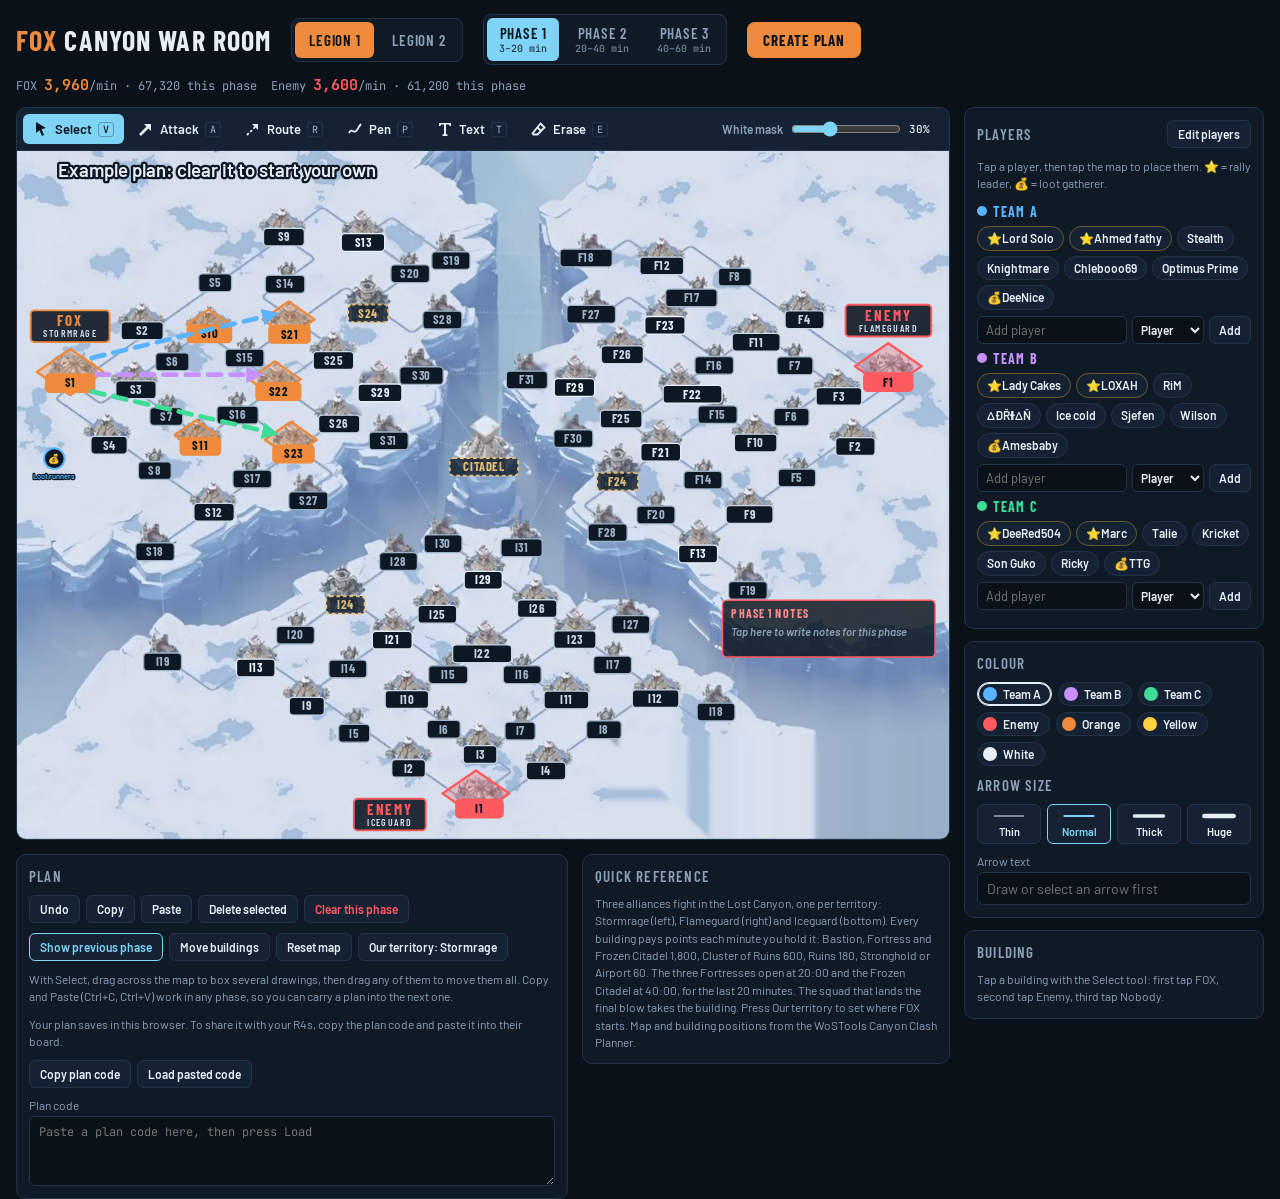
==== commit 2b161296: "Add a white mask slider to the Canyon planner A white layer over the Canyon map with a White mask sl" ====
--- a/canyon.html
+++ b/canyon.html
@@ -57,6 +57,9 @@
 .tool[aria-pressed="true"] { background: var(--ice); color: #06121c; }
 .tool[aria-pressed="true"] kbd { color: #06121c; border-color: rgba(6,18,28,.3); }
 .tool svg { width: 16px; height: 16px; }
+.maskctl { margin-left: auto; display: inline-flex; align-items: center; gap: 6px; font: 600 12px var(--body); color: var(--muted); padding: 0 6px; }
+.maskctl input { width: 110px; accent-color: var(--ice); }
+.maskctl output { font: 500 11px var(--mono); min-width: 4ch; color: var(--fg); }
 svg#map { display: block; width: 100%; height: auto; max-height: calc(100vh - 150px); aspect-ratio: 1000 / 738; margin: 0 auto; touch-action: none; user-select: none; -webkit-user-select: none; }
 svg#map.t-select { cursor: default; }
 svg#map.t-attack, svg#map.t-route, svg#map.t-pen, svg#map.t-marker, svg#map.t-text { cursor: crosshair; }
@@ -168,6 +171,7 @@
       <button type="button" class="tool" data-tool="eraser" aria-pressed="false">
         <svg viewBox="0 0 16 16" fill="none" stroke="currentColor" stroke-width="1.8"><path d="M9.5 2.5l4 4-7 7h-4l-1-1 8-10z"/><path d="M6 6l4 4"/></svg>Erase<kbd>E</kbd></button>
       <input type="text" id="label" class="textfield" placeholder="Type your text, then tap the map" maxlength="40" autocomplete="off" aria-label="Text to place" hidden>
+      <label class="maskctl" for="maskOp">White mask <input type="range" id="maskOp" min="0" max="90" step="5" value="30"><output id="maskVal" for="maskOp">30%</output></label>
     </div>
     <svg id="map" viewBox="0 0 1000 738" class="t-select" aria-label="Canyon Clash map">
       <defs id="defs"></defs>
@@ -446,10 +450,13 @@
         <text y="12" text-anchor="middle" fill="#cfe0ef" font-family="Barlow Condensed, Arial Narrow, sans-serif" font-weight="600" font-size="10.5" letter-spacing="1.5">${name}</text>
       </g>`;
   }
+  let maskOp = 30;
+  try { const v = localStorage.getItem(KEY + '-mask'); if (v !== null && v !== '' && !isNaN(+v)) maskOp = Math.max(0, Math.min(90, +v)); } catch (e) { /* storage unavailable */ }
   function buildBg() {
     $('#bg').innerHTML = `
       <rect width="1000" height="738" fill="#0a131d"/>
       <image href="${MAP_IMG}" x="0" y="0" width="1000" height="738" preserveAspectRatio="none"/>
+      <rect id="mapMask" width="1000" height="738" fill="#ffffff" opacity="${maskOp / 100}" pointer-events="none"/>
       ${['S', 'F', 'I'].map(homeTag).join('')}`;
     const tb = $('#territory'); if (tb) tb.textContent = 'Our territory: ' + TER[state.territory];
   }
@@ -1158,6 +1165,13 @@
   svg.addEventListener('pointerup', endDrag);
   svg.addEventListener('pointercancel', endDrag);
 
+  const mo = $('#maskOp');
+  mo.value = maskOp; $('#maskVal').textContent = maskOp + '%';
+  mo.addEventListener('input', () => {
+    maskOp = +mo.value; $('#maskVal').textContent = maskOp + '%';
+    const r = $('#mapMask'); if (r) r.setAttribute('opacity', maskOp / 100);
+    try { localStorage.setItem(KEY + '-mask', String(maskOp)); } catch (e) { /* storage unavailable */ }
+  });
   buildDefs(); buildBg(); render();
 })();
 </script>
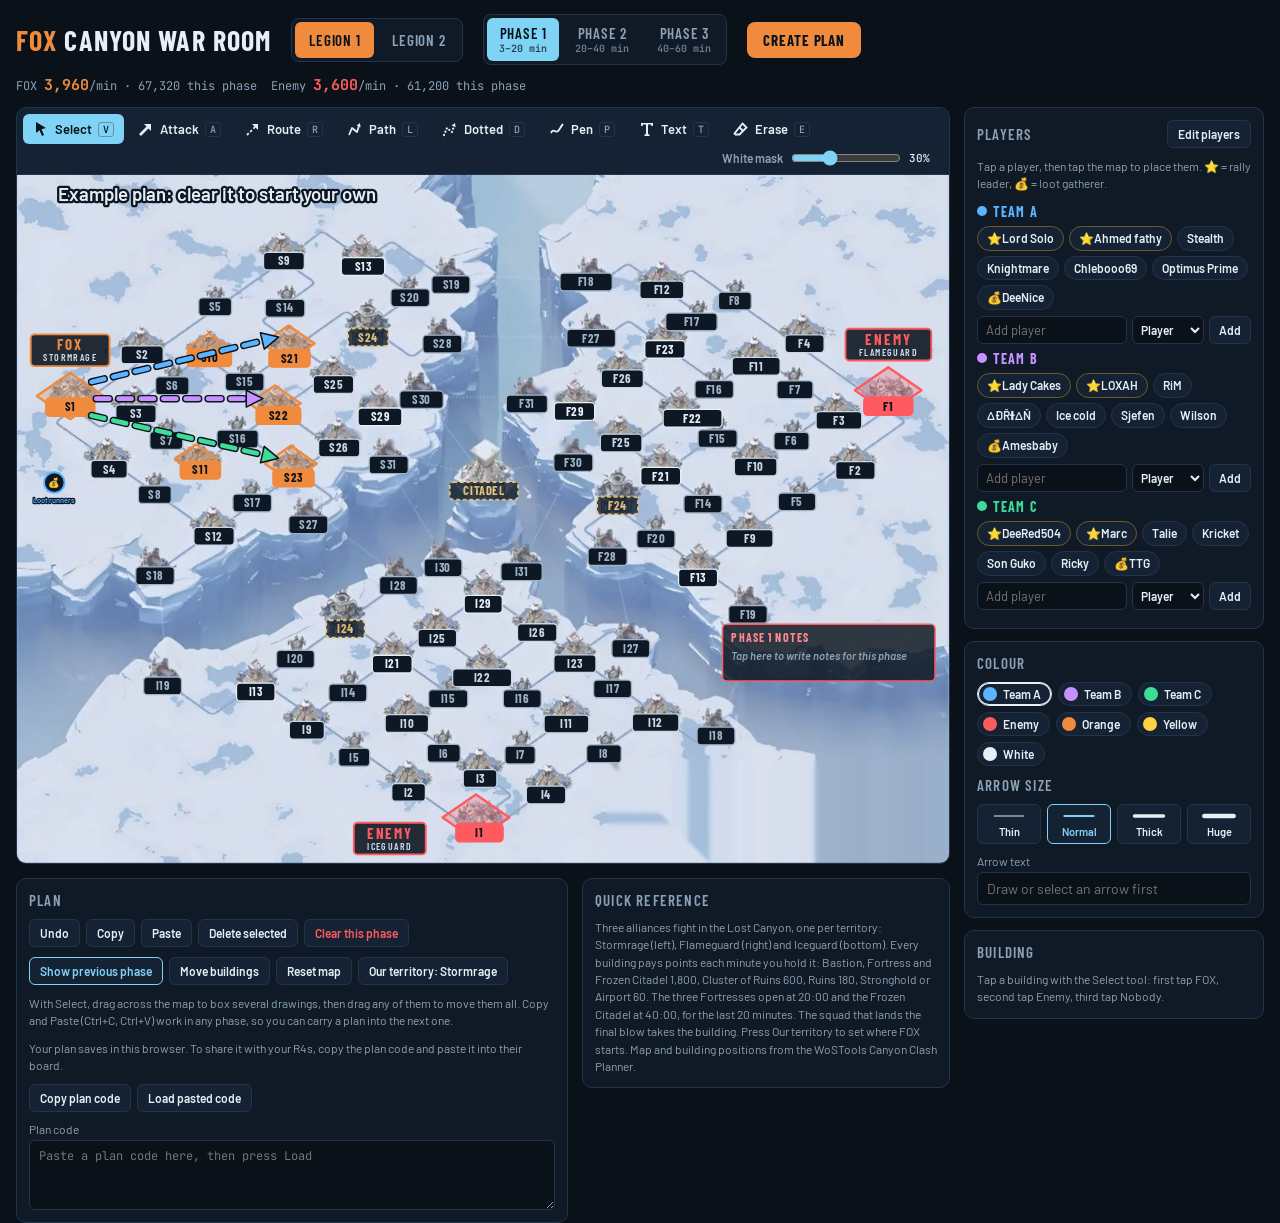
==== commit ec17131f: "Add path tools and arrow outlines to the Canyon planner Path (L) and Dotted (D) tools draw polylines" ====
--- a/canyon.html
+++ b/canyon.html
@@ -62,7 +62,7 @@
 .maskctl output { font: 500 11px var(--mono); min-width: 4ch; color: var(--fg); }
 svg#map { display: block; width: 100%; height: auto; max-height: calc(100vh - 150px); aspect-ratio: 1000 / 738; margin: 0 auto; touch-action: none; user-select: none; -webkit-user-select: none; }
 svg#map.t-select { cursor: default; }
-svg#map.t-attack, svg#map.t-route, svg#map.t-pen, svg#map.t-marker, svg#map.t-text { cursor: crosshair; }
+svg#map.t-attack, svg#map.t-route, svg#map.t-path, svg#map.t-dpath, svg#map.t-pen, svg#map.t-marker, svg#map.t-text { cursor: crosshair; }
 svg#map.t-eraser { cursor: not-allowed; }
 svg#map.editmap .bld { cursor: move; }
 
@@ -164,6 +164,10 @@
         <svg viewBox="0 0 16 16" fill="none" stroke="currentColor" stroke-width="2.6"><path d="M2 14L12 4"/><path d="M6 3h7v7" fill="currentColor" stroke="none"/><path d="M7 3h6v6z" fill="currentColor" stroke="none"/></svg>Attack<kbd>A</kbd></button>
       <button type="button" class="tool" data-tool="route" aria-pressed="false">
         <svg viewBox="0 0 16 16" fill="none" stroke="currentColor" stroke-width="1.8" stroke-dasharray="2.5 2"><path d="M2 14L12 4"/><path d="M7 3h6v6z" fill="currentColor" stroke="none"/></svg>Route<kbd>R</kbd></button>
+      <button type="button" class="tool" data-tool="path" aria-pressed="false">
+        <svg viewBox="0 0 16 16" fill="none" stroke="currentColor" stroke-width="1.8" stroke-linejoin="round"><path d="M2 14l3-7 5 4 2-6"/><path d="M9.6 4.6L13 2l.6 4.2z" fill="currentColor" stroke="none"/></svg>Path<kbd>L</kbd></button>
+      <button type="button" class="tool" data-tool="dpath" aria-pressed="false">
+        <svg viewBox="0 0 16 16" fill="none" stroke="currentColor" stroke-width="2.2" stroke-linecap="round" stroke-linejoin="round" stroke-dasharray="0.1 3.4"><path d="M2 14l3-7 5 4 2-6"/><path d="M9.6 4.6L13 2l.6 4.2z" fill="currentColor" stroke="none"/></svg>Dotted<kbd>D</kbd></button>
       <button type="button" class="tool" data-tool="pen" aria-pressed="false">
         <svg viewBox="0 0 16 16" fill="none" stroke="currentColor" stroke-width="1.8"><path d="M2 12c3-6 5 2 8-3s3-5 4-6"/></svg>Pen<kbd>P</kbd></button>
       <button type="button" class="tool" data-tool="text" aria-pressed="false">
@@ -362,18 +366,32 @@
   function selIds() { return multi.size ? [...multi] : selected ? [selected] : []; }
   function center(it) {
     if (it.type === 'arrow') return [(it.x1 + it.x2) / 2, (it.y1 + it.y2) / 2];
-    if (it.type === 'pen') { const n = it.points.length; return [it.points.reduce((a, q) => a + q[0], 0) / n, it.points.reduce((a, q) => a + q[1], 0) / n]; }
+    if (it.type === 'pen' || it.type === 'path') { const n = it.points.length; return [it.points.reduce((a, q) => a + q[0], 0) / n, it.points.reduce((a, q) => a + q[1], 0) / n]; }
     return [it.x, it.y];
   }
   function shift(it, dx, dy) {
     if (it.type === 'arrow') { it.x1 += dx; it.y1 += dy; it.x2 += dx; it.y2 += dy; }
-    else if (it.type === 'pen') { it.points = it.points.map(([x, y]) => [x + dx, y + dy]); }
+    else if (it.type === 'pen' || it.type === 'path') { it.points = it.points.map(([x, y]) => [x + dx, y + dy]); }
     else { it.x += dx; it.y += dy; }
   }
   let undoStack = [];
   let pending = null;
   if (!state.roster) state.roster = DEFAULT_ROSTER;
   let drag = null;
+  let pathDraft = null; // polyline being drawn: { points: [[x, y], ...] }
+  function pathPreview(cur) {
+    if (!pathDraft) { $('#preview').innerHTML = ''; return; }
+    const pts = cur ? pathDraft.points.concat([[cur.x, cur.y]]) : pathDraft.points;
+    $('#preview').innerHTML = (pts.length > 1 ? itemSvg({ id: 0, type: 'path', style: pathDraft.style, color, size, points: pts }, false) : '') +
+      pathDraft.points.map((q) => `<circle cx="${q[0]}" cy="${q[1]}" r="5" fill="#ffffff" stroke="#0a131d" stroke-width="2"/>`).join('');
+  }
+  function finishPath() {
+    const d = pathDraft; pathDraft = null; $('#preview').innerHTML = '';
+    if (!d || d.points.length < 2) return;
+    snapshot(); const id = newId();
+    state.items.push({ id, phase, type: 'path', style: d.style, color, size, points: d.points });
+    clearSel(); selected = id; save(); render();
+  }
 
   function legionKey() { return KEY + '-L' + legion; }
   function load() {
@@ -414,7 +432,7 @@
   function buildDefs() {
     let d = '';
     Object.entries(COLORS).forEach(([k, c]) => {
-      d += `<marker id="ah-${k}" viewBox="0 0 10 10" refX="5" refY="5" markerWidth="3.6" markerHeight="3.6" orient="auto-start-reverse"><path d="M0,0 L10,5 L0,10 z" fill="${c}"/></marker>`;
+      d += `<marker id="ah-${k}" viewBox="0 0 10 10" refX="5" refY="5" markerWidth="3.6" markerHeight="3.6" orient="auto-start-reverse" style="overflow:visible"><path d="M0,0 L10,5 L0,10 z" fill="${c}" stroke="#0a131d" stroke-width="0.9" stroke-linejoin="round"/></marker>`;
     });
     d += `<radialGradient id="glow" cx="50%" cy="50%" r="50%"><stop offset="0" stop-color="#1c3550" stop-opacity=".9"/><stop offset="1" stop-color="#0d1824" stop-opacity="0"/></radialGradient>`;
     d += `<pattern id="grid" width="50" height="50" patternUnits="userSpaceOnUse"><path d="M50 0H0V50" fill="none" stroke="#21364d" stroke-width="1"/></pattern>`;
@@ -507,10 +525,26 @@
       return `<g${idAttr}>
         <line x1="${it.x1}" y1="${it.y1}" x2="${it.x2}" y2="${it.y2}" stroke="transparent" stroke-width="${hit}" stroke-linecap="round"/>
         ${sel ? `<line x1="${it.x1}" y1="${it.y1}" x2="${it.x2}" y2="${it.y2}" stroke="#ffffff" stroke-opacity=".35" stroke-width="${w + 10}" stroke-linecap="round"/>` : ''}
+        <line x1="${it.x1}" y1="${it.y1}" x2="${it.x2}" y2="${it.y2}" stroke="#0a131d" stroke-width="${w + 3}" stroke-linecap="round"${dash}/>
         <line x1="${it.x1}" y1="${it.y1}" x2="${it.x2}" y2="${it.y2}" stroke="${c}" stroke-width="${w}" stroke-linecap="round"${dash} marker-end="url(#ah-${it.color})"/>
         ${it.label ? arrowLabel(it, c, w) : ''}
         ${sel && selected === it.id && !multi.size ? [1, 2].map((h) => { const hx = h === 1 ? it.x1 : it.x2, hy = h === 1 ? it.y1 : it.y2;
           return `<g data-handle="${h}" style="cursor:grab"><circle cx="${hx}" cy="${hy}" r="20" fill="transparent"/><circle cx="${hx}" cy="${hy}" r="9" fill="#ffffff" stroke="#0a131d" stroke-width="3"/><circle cx="${hx}" cy="${hy}" r="3.5" fill="${c}"/></g>`; }).join('') : ''}
+      </g>`;
+    }
+    if (it.type === 'path') {
+      const w = 6 * (SIZES[it.size] || 1);
+      const pts = it.points.map((q) => q[0] + ',' + q[1]).join(' ');
+      // the label sits on the longest segment, parallel to it
+      let seg = null, sl = -1;
+      for (let i = 1; i < it.points.length; i++) { const a = it.points[i - 1], b = it.points[i], l = Math.hypot(b[0] - a[0], b[1] - a[1]); if (l > sl) { sl = l; seg = { x1: a[0], y1: a[1], x2: b[0], y2: b[1], size: it.size, label: it.label }; } }
+      return `<g${idAttr}>
+        <polyline points="${pts}" fill="none" stroke="transparent" stroke-width="${Math.max(28, w + 20)}" stroke-linecap="round" stroke-linejoin="round"/>
+        ${sel ? `<polyline points="${pts}" fill="none" stroke="#ffffff" stroke-opacity=".35" stroke-width="${w + 10}" stroke-linecap="round" stroke-linejoin="round"/>` : ''}
+        <polyline points="${pts}" fill="none" stroke="#0a131d" stroke-width="${w + 3}" stroke-linecap="round" stroke-linejoin="round"${it.style === 'dotted' ? ` stroke-dasharray="0.01 ${(w * 2.2).toFixed(1)}"` : ''}/>
+        <polyline points="${pts}" fill="none" stroke="${c}" stroke-width="${w}" stroke-linecap="round" stroke-linejoin="round"${it.style === 'dotted' ? ` stroke-dasharray="0.01 ${(w * 2.2).toFixed(1)}"` : ''} marker-end="url(#ah-${it.color})"/>
+        ${it.label && seg ? arrowLabel(seg, c, w) : ''}
+        ${sel && selected === it.id && !multi.size ? it.points.map((q, i) => `<g data-handle="${i + 1}" style="cursor:grab"><circle cx="${q[0]}" cy="${q[1]}" r="18" fill="transparent"/><circle cx="${q[0]}" cy="${q[1]}" r="${i === it.points.length - 1 || i === 0 ? 9 : 7}" fill="#ffffff" stroke="#0a131d" stroke-width="3"/><circle cx="${q[0]}" cy="${q[1]}" r="3" fill="${c}"/></g>`).join('') : ''}
       </g>`;
     }
     if (it.type === 'pen') {
@@ -698,7 +732,7 @@
     document.querySelectorAll('.swatch').forEach((b) => b.setAttribute('aria-pressed', String(b.dataset.color === color)));
     document.querySelectorAll('.sizebtn').forEach((b) => b.setAttribute('aria-pressed', String(b.dataset.size === size)));
     $('#label').hidden = tool !== 'text';
-    const selArrow = state.items.find((i) => i.id === selected && i.type === 'arrow');
+    const selArrow = state.items.find((i) => i.id === selected && (i.type === 'arrow' || i.type === 'path'));
     const at = $('#arrowText');
     at.disabled = !selArrow;
     at.placeholder = selArrow ? 'e.g. Rally here at 20:00' : 'Draw or select an arrow first';
@@ -715,6 +749,7 @@
   document.addEventListener('click', (e) => {
     const t = e.target.closest('button');
     if (!t) return;
+    if (pathDraft && (t.dataset.tool || t.dataset.phase || t.dataset.legion || t.dataset.player)) finishPath();
     if (t.dataset.remove) {
       const teams = teamsFull(); const tm = teams.find((x) => x.team === t.dataset.team);
       snapshot(); tm.players = tm.players.filter((pl) => pl.name !== t.dataset.remove); saveTeams(teams); render(); return;
@@ -734,7 +769,7 @@
     else if (t.dataset.tool) { tool = t.dataset.tool; pending = null; render(); }
     else if (t.dataset.size) {
       size = t.dataset.size;
-      const its = state.items.filter((i) => selIds().includes(i.id) && (i.type === 'arrow' || i.type === 'pen'));
+      const its = state.items.filter((i) => selIds().includes(i.id) && (i.type === 'arrow' || i.type === 'pen' || i.type === 'path'));
       if (its.length) { snapshot(); its.forEach((i) => { i.size = size; }); save(); }
       render();
     }
@@ -754,7 +789,7 @@
   });
   $('#arrowText').addEventListener('focus', () => { if (!$('#arrowText').disabled) snapshot(); });
   $('#arrowText').addEventListener('input', () => {
-    const it = state.items.find((i) => i.id === selected && i.type === 'arrow');
+    const it = state.items.find((i) => i.id === selected && (i.type === 'arrow' || i.type === 'path'));
     if (!it) return;
     it.label = $('#arrowText').value.trim(); save(); renderItems();
   });
@@ -828,7 +863,9 @@
   document.addEventListener('keydown', (e) => {
     if (e.key === 'Escape' && !$('#planOverlay').hidden) { $('#planOverlay').hidden = true; return; }
     if (e.target.matches('input, textarea, select')) return;
+    if (pathDraft && (e.key === 'Enter' || e.key === 'Escape')) { e.preventDefault(); if (e.key === 'Enter') finishPath(); else { pathDraft = null; pathPreview(); } return; }
     if (e.key === 'Escape' && pending) { pending = null; tool = 'select'; render(); return; }
+    const map0 = { v: 1, a: 1, r: 1, l: 1, d: 1, p: 1, t: 1, e: 1 };
     if ((e.ctrlKey || e.metaKey) && e.key.toLowerCase() === 'z') { e.preventDefault(); undo(); return; }
     if (e.key === 'Delete' || e.key === 'Backspace') { if (selIds().length) { e.preventDefault(); deleteSelected(); } return; }
     if ((e.ctrlKey || e.metaKey) && e.key.toLowerCase() === 'c') { e.preventDefault(); copySel(); return; }
@@ -836,7 +873,8 @@
     if ((e.ctrlKey || e.metaKey) && e.key.toLowerCase() === 'a') { e.preventDefault(); clearSel(); state.items.filter((i) => i.phase === phase).forEach((i) => multi.add(i.id)); tool = 'select'; render(); return; }
     if (e.key === 'Escape' && selIds().length) { clearSel(); render(); return; }
     if (pending) return;
-    const map = { v: 'select', a: 'attack', r: 'route', p: 'pen', t: 'text', e: 'eraser' };
+    if (pathDraft && map0[e.key.toLowerCase()]) finishPath();
+    const map = { v: 'select', a: 'attack', r: 'route', l: 'path', d: 'dpath', p: 'pen', t: 'text', e: 'eraser' };
     const k = e.key.toLowerCase();
     if (map[k] && !e.ctrlKey && !e.metaKey && !e.altKey) { tool = map[k]; render(); }
     if (['1', '2', '3'].includes(e.key)) { phase = +e.key; clearSel(); render(); }
@@ -860,8 +898,9 @@
   // the building a rally leader goes for: the end of the nearest arrow of their team that starts near them, else the closest building
   function rallyTarget(r, items, ph) {
     let arrow = null, ad = 1e9;
-    items.filter((i) => i.type === 'arrow' && i.color === r.color).forEach((a) => { const d = Math.hypot(a.x1 - r.x, a.y1 - r.y); if (d < 300 && d < ad) { ad = d; arrow = a; } });
-    return arrow ? nearestBuilding(arrow.x2, arrow.y2, ph) : nearestBuilding(r.x, r.y, ph);
+    const ends = (a) => a.type === 'path' ? [a.points[0], a.points[a.points.length - 1]] : [[a.x1, a.y1], [a.x2, a.y2]];
+    items.filter((i) => (i.type === 'arrow' || i.type === 'path') && i.color === r.color).forEach((a) => { const s = ends(a)[0], d = Math.hypot(s[0] - r.x, s[1] - r.y); if (d < 300 && d < ad) { ad = d; arrow = a; } });
+    return arrow ? nearestBuilding(ends(arrow)[1][0], ends(arrow)[1][1], ph) : nearestBuilding(r.x, r.y, ph);
   }
   function where(n) { return /^(near|open)/.test(n) ? (n.startsWith('open') ? 'in ' + n : n) : 'at ' + n; }
   function colorName(k) { return COLOR_NAMES[k] || 'Note'; }
@@ -1066,6 +1105,15 @@
       return;
     }
     if (tool === 'attack' || tool === 'route') { drag = { mode: 'arrow', x1: p.x, y1: p.y, x2: p.x, y2: p.y }; return; }
+    if (tool === 'path' || tool === 'dpath') {
+      if (!pathDraft) { pathDraft = { points: [[p.x, p.y]], style: tool === 'dpath' ? 'dotted' : 'solid' }; clearSel(); renderItems(); toast('Tap to add points. Tap the last point again or press Enter to finish.'); }
+      else {
+        const last = pathDraft.points[pathDraft.points.length - 1];
+        if (Math.hypot(p.x - last[0], p.y - last[1]) < 12) { finishPath(); return; }
+        pathDraft.points.push([p.x, p.y]);
+      }
+      pathPreview(); return;
+    }
     if (tool === 'pen') { drag = { mode: 'pen', points: [[p.x, p.y]] }; return; }
     if (tool === 'marker') {
       snapshot(); const id = newId();
@@ -1082,6 +1130,7 @@
   });
 
   svg.addEventListener('pointermove', (e) => {
+    if ((tool === 'path' || tool === 'dpath') && pathDraft && !drag) { pathPreview(pt(e)); return; }
     if (!drag) return;
     const p = pt(e);
     if (drag.mode === 'erase') {
@@ -1095,7 +1144,8 @@
     }
     if (drag.mode === 'handle') {
       const it = state.items.find((i) => i.id === selected); if (!it) return;
-      if (drag.end === 1) { it.x1 = p.x; it.y1 = p.y; } else { it.x2 = p.x; it.y2 = p.y; }
+      if (it.type === 'path') it.points[drag.end - 1] = [p.x, p.y];
+      else if (drag.end === 1) { it.x1 = p.x; it.y1 = p.y; } else { it.x2 = p.x; it.y2 = p.y; }
       drag.moved = true; renderItems(); return;
     }
     if (drag.mode === 'move') {
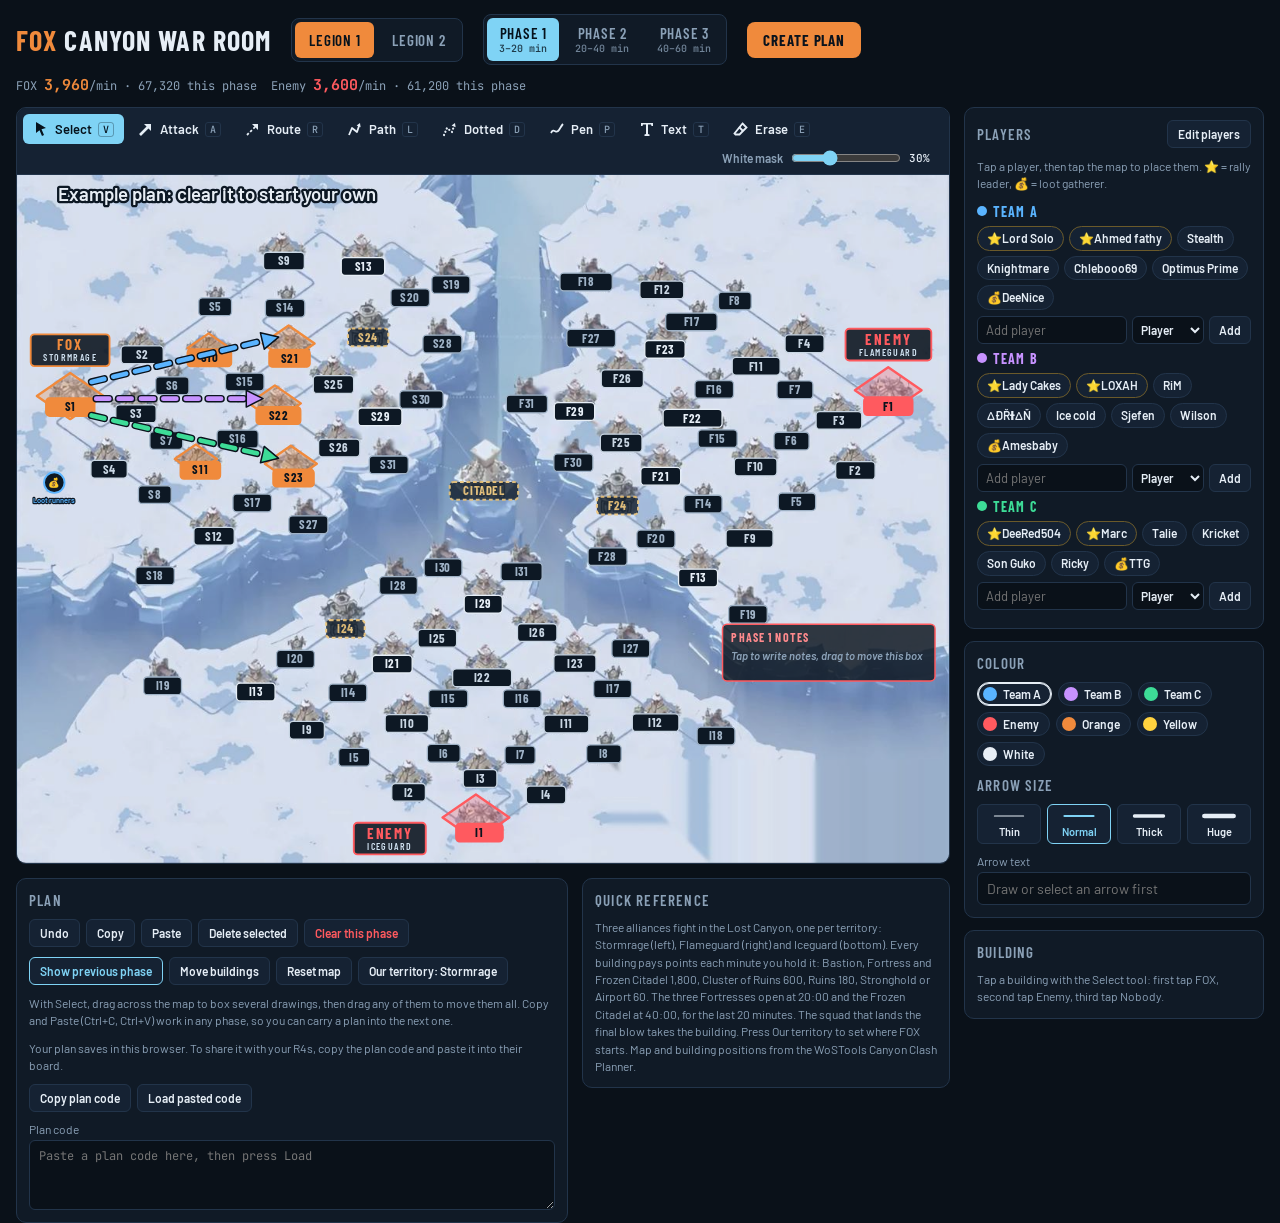
==== commit b7014f18: "Make the Canyon planner notes box movable The phase notes box can be dragged with the Select tool; a" ====
--- a/canyon.html
+++ b/canyon.html
@@ -627,6 +627,7 @@
 
   const NOTE = { x: 700, y: 482, w: 285, h: 225 };
   const NS = 0.8, NX = NOTE.x + NOTE.w * (1 - NS); // box drawn at 80%, right edge kept in place
+  function notePos() { const q = state.notePos; return q && isFinite(q.x) && isFinite(q.y) ? [q.x, q.y] : [NX, NOTE.y]; }
   let measureCtx = null;
   function wrapText(text, maxW, font) {
     if (!measureCtx) measureCtx = document.createElement('canvas').getContext('2d');
@@ -644,11 +645,11 @@
   // box grows with the text: title + 20px per line, from a short empty box up to the bottom of the map
   function noteHeight(text) {
     const n = text.trim() ? wrapText(text, NOTE.w - 24, NOTE_FONT).length : 1;
-    return Math.min((730 - NOTE.y) / NS, Math.max(76, 44 + n * 20 + 12));
+    return Math.min((730 - Math.min(notePos()[1], 650)) / NS, Math.max(76, 44 + n * 20 + 12));
   }
   function placeNoteEditor() {
     const ta = $('#phaseNote'), sr = svg.getBoundingClientRect(), wr = svg.parentElement.getBoundingClientRect(), k = sr.width / 1000;
-    Object.assign(ta.style, { left: (sr.left - wr.left + (NX + 12 * NS) * k) + 'px', top: (sr.top - wr.top + (NOTE.y + 34 * NS) * k) + 'px',
+    Object.assign(ta.style, { left: (sr.left - wr.left + (notePos()[0] + 12 * NS) * k) + 'px', top: (sr.top - wr.top + (notePos()[1] + 34 * NS) * k) + 'px',
       width: ((NOTE.w - 24) * NS * k) + 'px', height: ((noteHeight(ta.value) - 44) * NS * k) + 'px', fontSize: (15 * NS * k) + 'px' });
   }
   function openNoteEditor() {
@@ -660,14 +661,14 @@
   window.addEventListener('resize', () => { if (noteEditing) placeNoteEditor(); });
   function noteSvg(ph, interactive) {
     const note = interactive && noteEditing ? '' : ((state.notes || {})[ph] || '').trim();
-    if (interactive && noteEditing) return `<g data-note="1" transform="translate(${NX},${NOTE.y}) scale(${NS})"><rect width="${NOTE.w}" height="${noteHeight($('#phaseNote').value)}" rx="6" fill="#0a131d" fill-opacity=".9" stroke="#7fd3f5" stroke-width="2"/><text x="12" y="24" fill="#ff8a8d" font-family="Barlow Condensed, Arial Narrow, sans-serif" font-weight="700" font-size="16" letter-spacing="1.5">PHASE ${ph} NOTES</text></g>`;
+    if (interactive && noteEditing) return `<g data-note="1" transform="translate(${notePos()[0]},${notePos()[1]}) scale(${NS})"><rect width="${NOTE.w}" height="${noteHeight($('#phaseNote').value)}" rx="6" fill="#0a131d" fill-opacity=".9" stroke="#7fd3f5" stroke-width="2"/><text x="12" y="24" fill="#ff8a8d" font-family="Barlow Condensed, Arial Narrow, sans-serif" font-weight="700" font-size="16" letter-spacing="1.5">PHASE ${ph} NOTES</text></g>`;
     if (!note && !interactive) return '';
-    const lines = note ? wrapText(note, NOTE.w - 24, NOTE_FONT) : ['Tap here to write notes for this phase'];
+    const lines = note ? wrapText(note, NOTE.w - 24, NOTE_FONT) : ['Tap to write notes, drag to move this box'];
     const H = noteHeight(note);
     const max = Math.floor((H - 46) / 20);
     const shown = lines.slice(0, max);
     if (lines.length > max) shown[max - 1] = shown[max - 1].replace(/.{0,2}$/, '') + '…';
-    return `<g ${interactive ? 'data-note="1" style="cursor:pointer"' : ''} transform="translate(${NX},${NOTE.y}) scale(${NS})">
+    return `<g ${interactive ? 'data-note="1" style="cursor:move"' : ''} transform="translate(${notePos()[0]},${notePos()[1]}) scale(${NS})">
       <rect width="${NOTE.w}" height="${H}" rx="6" fill="#0a131d" fill-opacity=".82" stroke="#ff5a5f" stroke-width="2"/>
       <text x="12" y="24" fill="#ff8a8d" font-family="Barlow Condensed, Arial Narrow, sans-serif" font-weight="700" font-size="16" letter-spacing="1.5">PHASE ${ph} NOTES</text>
       ${shown.map((l, i) => `<text x="12" y="${48 + i * 20}" fill="${note ? '#ffd9da' : '#8ba1b7'}" font-family="Barlow, sans-serif" font-weight="600" font-size="15"${note ? '' : ' font-style="italic"'}>${esc(l)}</text>`).join('')}
@@ -1072,7 +1073,7 @@
     const itemEl = e.target.closest('[data-id]');
     const bEl = e.target.closest('[data-b]');
     svg.setPointerCapture(e.pointerId);
-    if (tool === 'select' && e.target.closest('[data-note]')) { e.preventDefault(); if (!noteEditing) openNoteEditor(); return; }
+    if (tool === 'select' && e.target.closest('[data-note]')) { e.preventDefault(); if (!noteEditing) { const [nx, ny] = notePos(); drag = { mode: 'note', start: p, ox: p.x - nx, oy: p.y - ny, moved: false }; } return; }
     const hEl = e.target.closest('[data-handle]');
     if (hEl && itemEl && +itemEl.dataset.id === selected && !multi.size) {
       snapshot(); drag = { mode: 'handle', end: +hEl.dataset.handle, moved: false }; return;
@@ -1138,6 +1139,12 @@
       const itemEl = el && el.closest && el.closest('#items [data-id]');
       if (itemEl) { snapshot(); state.items = state.items.filter((i) => i.id !== +itemEl.dataset.id); save(); renderItems(); }
       return;
+    }
+    if (drag.mode === 'note') {
+      if (!drag.moved && Math.hypot(p.x - drag.start.x, p.y - drag.start.y) < 6) return;
+      if (!drag.moved) { drag.moved = true; snapshot(); }
+      state.notePos = { x: Math.round(Math.max(0, Math.min(1000 - NOTE.w * NS, p.x - drag.ox))), y: Math.round(Math.max(0, Math.min(738 - 40, p.y - drag.oy))) };
+      $('#note').innerHTML = noteSvg(phase, true); return;
     }
     if (drag.mode === 'bld') {
       state.positions[drag.id] = { x: p.x - drag.ox, y: p.y - drag.oy }; renderBuildings(); return;
@@ -1191,6 +1198,7 @@
     } else if (d.mode === 'move' || d.mode === 'handle') {
       if (!d.moved) undoStack.pop();
       save(); render();
+    } else if (d.mode === 'note') { if (d.moved) save(); else openNoteEditor();
     } else if (d.mode === 'bld') { save(); render(); }
     else if (d.mode === 'box') {
       const x0 = Math.min(d.start.x, d.cur.x), x1 = Math.max(d.start.x, d.cur.x), y0 = Math.min(d.start.y, d.cur.y), y1 = Math.max(d.start.y, d.cur.y);
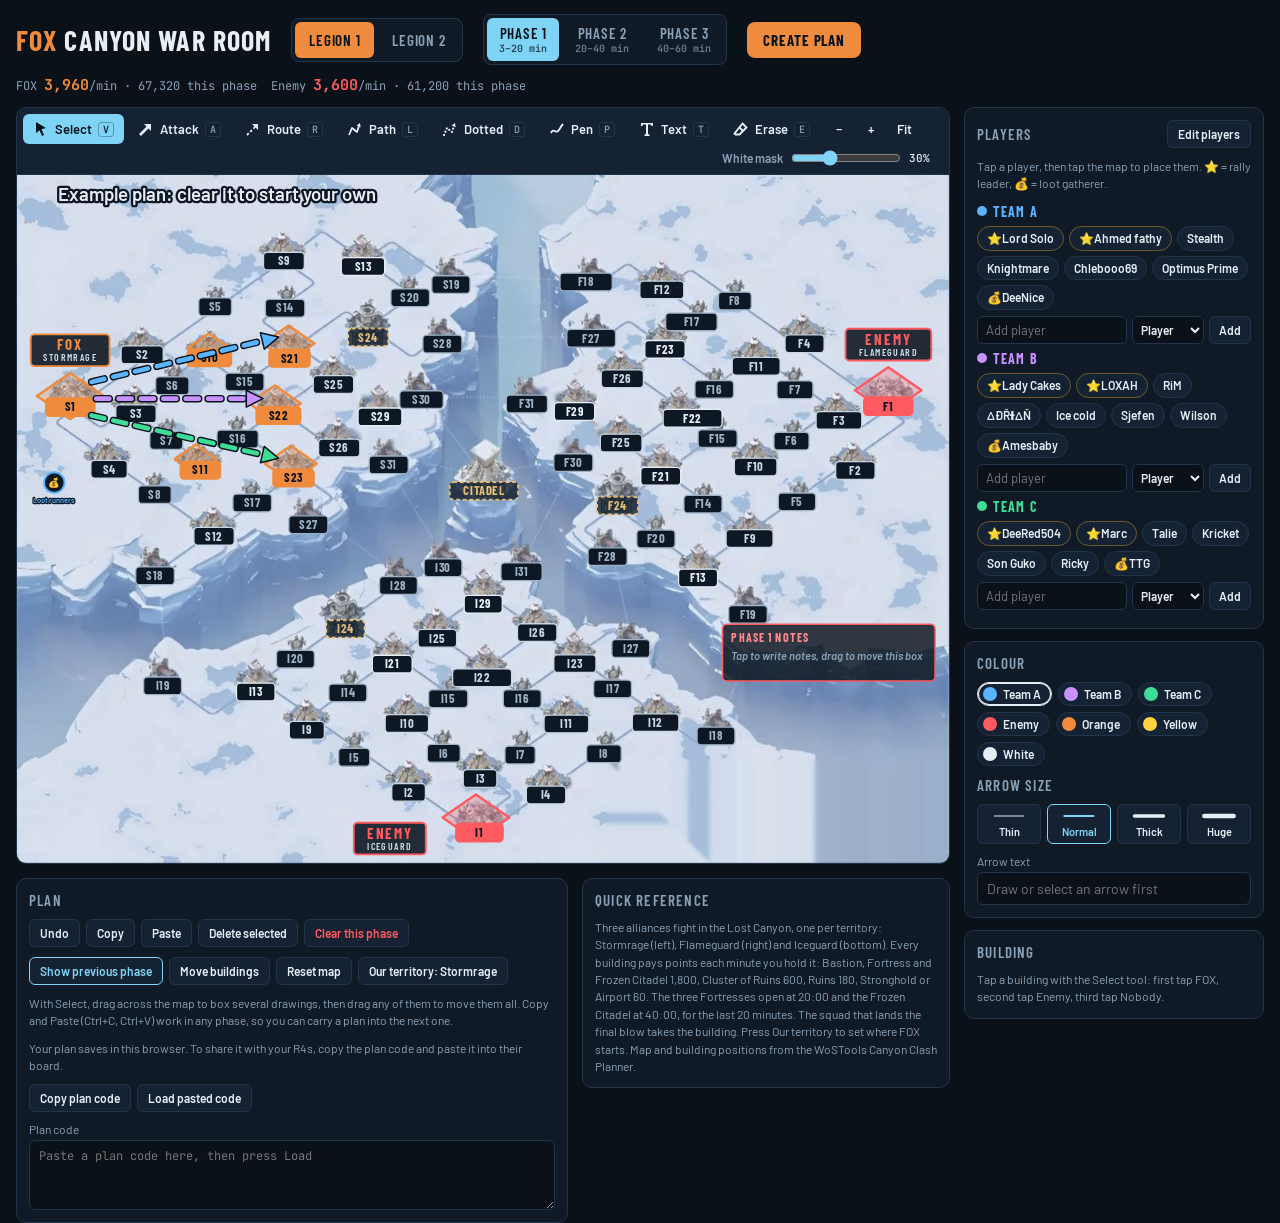
==== commit 2f6ebe10: "Add zoom to the Canyon planner and shrink rally leader markers Mouse-wheel zoom towards the cursor, " ====
--- a/canyon.html
+++ b/canyon.html
@@ -59,8 +59,10 @@
 .tool svg { width: 16px; height: 16px; }
 .maskctl { margin-left: auto; display: inline-flex; align-items: center; gap: 6px; font: 600 12px var(--body); color: var(--muted); padding: 0 6px; }
 .maskctl input { width: 110px; accent-color: var(--ice); }
+.zoomctl { display: inline-flex; gap: 2px; }
+.zoomctl .tool { padding: 6px 8px; min-width: 30px; justify-content: center; }
 .maskctl output { font: 500 11px var(--mono); min-width: 4ch; color: var(--fg); }
-svg#map { display: block; width: 100%; height: auto; max-height: calc(100vh - 150px); aspect-ratio: 1000 / 738; margin: 0 auto; touch-action: none; user-select: none; -webkit-user-select: none; }
+svg#map { display: block; width: 100%; height: auto; max-height: calc(100vh - 150px); aspect-ratio: 1000 / 738; overscroll-behavior: contain; margin: 0 auto; touch-action: none; user-select: none; -webkit-user-select: none; }
 svg#map.t-select { cursor: default; }
 svg#map.t-attack, svg#map.t-route, svg#map.t-path, svg#map.t-dpath, svg#map.t-pen, svg#map.t-marker, svg#map.t-text { cursor: crosshair; }
 svg#map.t-eraser { cursor: not-allowed; }
@@ -175,6 +177,7 @@
       <button type="button" class="tool" data-tool="eraser" aria-pressed="false">
         <svg viewBox="0 0 16 16" fill="none" stroke="currentColor" stroke-width="1.8"><path d="M9.5 2.5l4 4-7 7h-4l-1-1 8-10z"/><path d="M6 6l4 4"/></svg>Erase<kbd>E</kbd></button>
       <input type="text" id="label" class="textfield" placeholder="Type your text, then tap the map" maxlength="40" autocomplete="off" aria-label="Text to place" hidden>
+      <span class="zoomctl" role="group" aria-label="Zoom"><button type="button" class="tool" id="zoomOut" aria-label="Zoom out">−</button><button type="button" class="tool" id="zoomIn" aria-label="Zoom in">+</button><button type="button" class="tool" id="zoomFit">Fit</button></span>
       <label class="maskctl" for="maskOp">White mask <input type="range" id="maskOp" min="0" max="90" step="5" value="30"><output id="maskVal" for="maskOp">30%</output></label>
     </div>
     <svg id="map" viewBox="0 0 1000 738" class="t-select" aria-label="Canyon Clash map">
@@ -561,7 +564,7 @@
       const glyph = it.kind === 'team' ? (['A', 'B', 'C'].includes(it.color) ? it.color : it.color === 'E' ? '!' : '•') : k.glyph;
       const fs = it.kind === 'team' ? 22 : 20;
       const fill = it.kind === 'team' ? '#06121c' : '#ffffff';
-      const sc = it.kind === 'rally' ? 1 : 0.5; // players without a star are drawn at half size
+      const sc = it.kind === 'rally' ? 0.7 : 0.5; // rally leaders at 70%, other players at half size
       return `<g${idAttr} transform="translate(${it.x},${it.y}) scale(${sc})">
         ${sel ? `<circle r="31" fill="none" stroke="#7fd3f5" stroke-width="2" stroke-dasharray="5 4"/>` : ''}
         <circle r="22" fill="${it.kind === 'team' ? c : '#0d1824'}" stroke="${c}" stroke-width="4"/>
@@ -643,13 +646,15 @@
   let noteEditing = false;
   const NOTE_FONT = '600 15px Barlow, sans-serif';
   // box grows with the text: title + 20px per line, from a short empty box up to the bottom of the map
-  function noteHeight(text) {
-    const n = text.trim() ? wrapText(text, NOTE.w - 24, NOTE_FONT).length : 1;
+  const EXPORT_NOTE_FONT = '600 15px Arial, Helvetica, sans-serif';
+  function noteLines(text, forExport) { return forExport ? wrapText(text, (NOTE.w - 24) * 0.94, EXPORT_NOTE_FONT) : wrapText(text, NOTE.w - 24, NOTE_FONT); }
+  function noteHeight(text, forExport) {
+    const n = text.trim() ? noteLines(text, forExport).length : 1;
     return Math.min((730 - Math.min(notePos()[1], 650)) / NS, Math.max(76, 44 + n * 20 + 12));
   }
   function placeNoteEditor() {
-    const ta = $('#phaseNote'), sr = svg.getBoundingClientRect(), wr = svg.parentElement.getBoundingClientRect(), k = sr.width / 1000;
-    Object.assign(ta.style, { left: (sr.left - wr.left + (notePos()[0] + 12 * NS) * k) + 'px', top: (sr.top - wr.top + (notePos()[1] + 34 * NS) * k) + 'px',
+    const ta = $('#phaseNote'), sr = svg.getBoundingClientRect(), wr = svg.parentElement.getBoundingClientRect(), k = sr.width / view.w;
+    Object.assign(ta.style, { left: (sr.left - wr.left + (notePos()[0] + 12 * NS - view.x) * k) + 'px', top: (sr.top - wr.top + (notePos()[1] + 34 * NS - view.y) * k) + 'px',
       width: ((NOTE.w - 24) * NS * k) + 'px', height: ((noteHeight(ta.value) - 44) * NS * k) + 'px', fontSize: (15 * NS * k) + 'px' });
   }
   function openNoteEditor() {
@@ -659,19 +664,39 @@
     snapshot(); setTimeout(() => ta.focus({ preventScroll: true }), 0);
   }
   window.addEventListener('resize', () => { if (noteEditing) placeNoteEditor(); });
+  const BW = 1000, BH = 738, MINW = 180;
+  const view = { x: 0, y: 0, w: BW };
+  function setView(x, y, w) {
+    w = Math.max(MINW, Math.min(BW, w)); const h = w * BH / BW;
+    view.w = w; view.x = Math.max(0, Math.min(BW - w, x)); view.y = Math.max(0, Math.min(BH - h, y));
+    svg.setAttribute('viewBox', `${view.x.toFixed(1)} ${view.y.toFixed(1)} ${w.toFixed(1)} ${h.toFixed(1)}`);
+    if (noteEditing) placeNoteEditor();
+    const zf = $('#zoomFit'); if (zf) zf.textContent = w >= BW ? 'Fit' : Math.round(BW / w * 100) + '%';
+  }
+  function zoomAt(f, cx, cy) { const w = Math.max(MINW, Math.min(BW, view.w * f)), r = w / view.w; setView(cx - (cx - view.x) * r, cy - (cy - view.y) * r, w); }
+  svg.addEventListener('wheel', (e) => {
+    e.preventDefault();
+    const r = svg.getBoundingClientRect(), k = view.w / r.width;
+    const cx = view.x + (e.clientX - r.left) * k, cy = view.y + (e.clientY - r.top) * k;
+    zoomAt(Math.pow(1.0015, e.deltaMode === 1 ? e.deltaY * 33 : e.deltaY), cx, cy);
+  }, { passive: false });
+  svg.addEventListener('contextmenu', (e) => e.preventDefault());
+  $('#zoomIn').onclick = () => zoomAt(1 / 1.4, view.x + view.w / 2, view.y + view.w * BH / BW / 2);
+  $('#zoomOut').onclick = () => zoomAt(1.4, view.x + view.w / 2, view.y + view.w * BH / BW / 2);
+  $('#zoomFit').onclick = () => setView(0, 0, BW);
   function noteSvg(ph, interactive) {
     const note = interactive && noteEditing ? '' : ((state.notes || {})[ph] || '').trim();
     if (interactive && noteEditing) return `<g data-note="1" transform="translate(${notePos()[0]},${notePos()[1]}) scale(${NS})"><rect width="${NOTE.w}" height="${noteHeight($('#phaseNote').value)}" rx="6" fill="#0a131d" fill-opacity=".9" stroke="#7fd3f5" stroke-width="2"/><text x="12" y="24" fill="#ff8a8d" font-family="Barlow Condensed, Arial Narrow, sans-serif" font-weight="700" font-size="16" letter-spacing="1.5">PHASE ${ph} NOTES</text></g>`;
     if (!note && !interactive) return '';
-    const lines = note ? wrapText(note, NOTE.w - 24, NOTE_FONT) : ['Tap to write notes, drag to move this box'];
-    const H = noteHeight(note);
+    const lines = note ? noteLines(note, !interactive) : ['Tap to write notes, drag to move this box'];
+    const H = noteHeight(note, !interactive);
     const max = Math.floor((H - 46) / 20);
     const shown = lines.slice(0, max);
     if (lines.length > max) shown[max - 1] = shown[max - 1].replace(/.{0,2}$/, '') + '…';
     return `<g ${interactive ? 'data-note="1" style="cursor:move"' : ''} transform="translate(${notePos()[0]},${notePos()[1]}) scale(${NS})">
       <rect width="${NOTE.w}" height="${H}" rx="6" fill="#0a131d" fill-opacity=".82" stroke="#ff5a5f" stroke-width="2"/>
       <text x="12" y="24" fill="#ff8a8d" font-family="Barlow Condensed, Arial Narrow, sans-serif" font-weight="700" font-size="16" letter-spacing="1.5">PHASE ${ph} NOTES</text>
-      ${shown.map((l, i) => `<text x="12" y="${48 + i * 20}" fill="${note ? '#ffd9da' : '#8ba1b7'}" font-family="Barlow, sans-serif" font-weight="600" font-size="15"${note ? '' : ' font-style="italic"'}>${esc(l)}</text>`).join('')}
+      ${shown.map((l, i) => `<text x="12" y="${48 + i * 20}" fill="${note ? '#ffd9da' : '#8ba1b7'}" font-family="${interactive ? 'Barlow, sans-serif' : 'Arial, Helvetica, sans-serif'}" font-weight="600" font-size="15"${note ? '' : ' font-style="italic"'}>${esc(l)}</text>`).join('')}
     </g>`;
   }
   let rosterEdit = false; const drafts = {};
@@ -1069,6 +1094,10 @@
   function newId() { state.nextId = (state.nextId || 1) + 1; return state.nextId; }
 
   svg.addEventListener('pointerdown', (e) => {
+    if ((e.button === 1 || e.button === 2) && e.pointerType === 'mouse') {
+      e.preventDefault(); svg.setPointerCapture(e.pointerId);
+      drag = { mode: 'pan', cx: e.clientX, cy: e.clientY, vx: view.x, vy: view.y }; svg.style.cursor = 'grabbing'; return;
+    }
     const p = pt(e);
     const itemEl = e.target.closest('[data-id]');
     const bEl = e.target.closest('[data-b]');
@@ -1133,6 +1162,7 @@
   svg.addEventListener('pointermove', (e) => {
     if ((tool === 'path' || tool === 'dpath') && pathDraft && !drag) { pathPreview(pt(e)); return; }
     if (!drag) return;
+    if (drag.mode === 'pan') { const k = view.w / svg.getBoundingClientRect().width; setView(drag.vx - (e.clientX - drag.cx) * k, drag.vy - (e.clientY - drag.cy) * k, view.w); return; }
     const p = pt(e);
     if (drag.mode === 'erase') {
       const el = document.elementFromPoint(e.clientX, e.clientY);
@@ -1184,6 +1214,7 @@
   function endDrag() {
     if (!drag) return;
     const d = drag; drag = null;
+    if (d.mode === 'pan') { svg.style.cursor = ''; return; }
     $('#preview').innerHTML = '';
     if (d.mode === 'arrow') {
       if (Math.hypot(d.x2 - d.x1, d.y2 - d.y1) < 18) return;
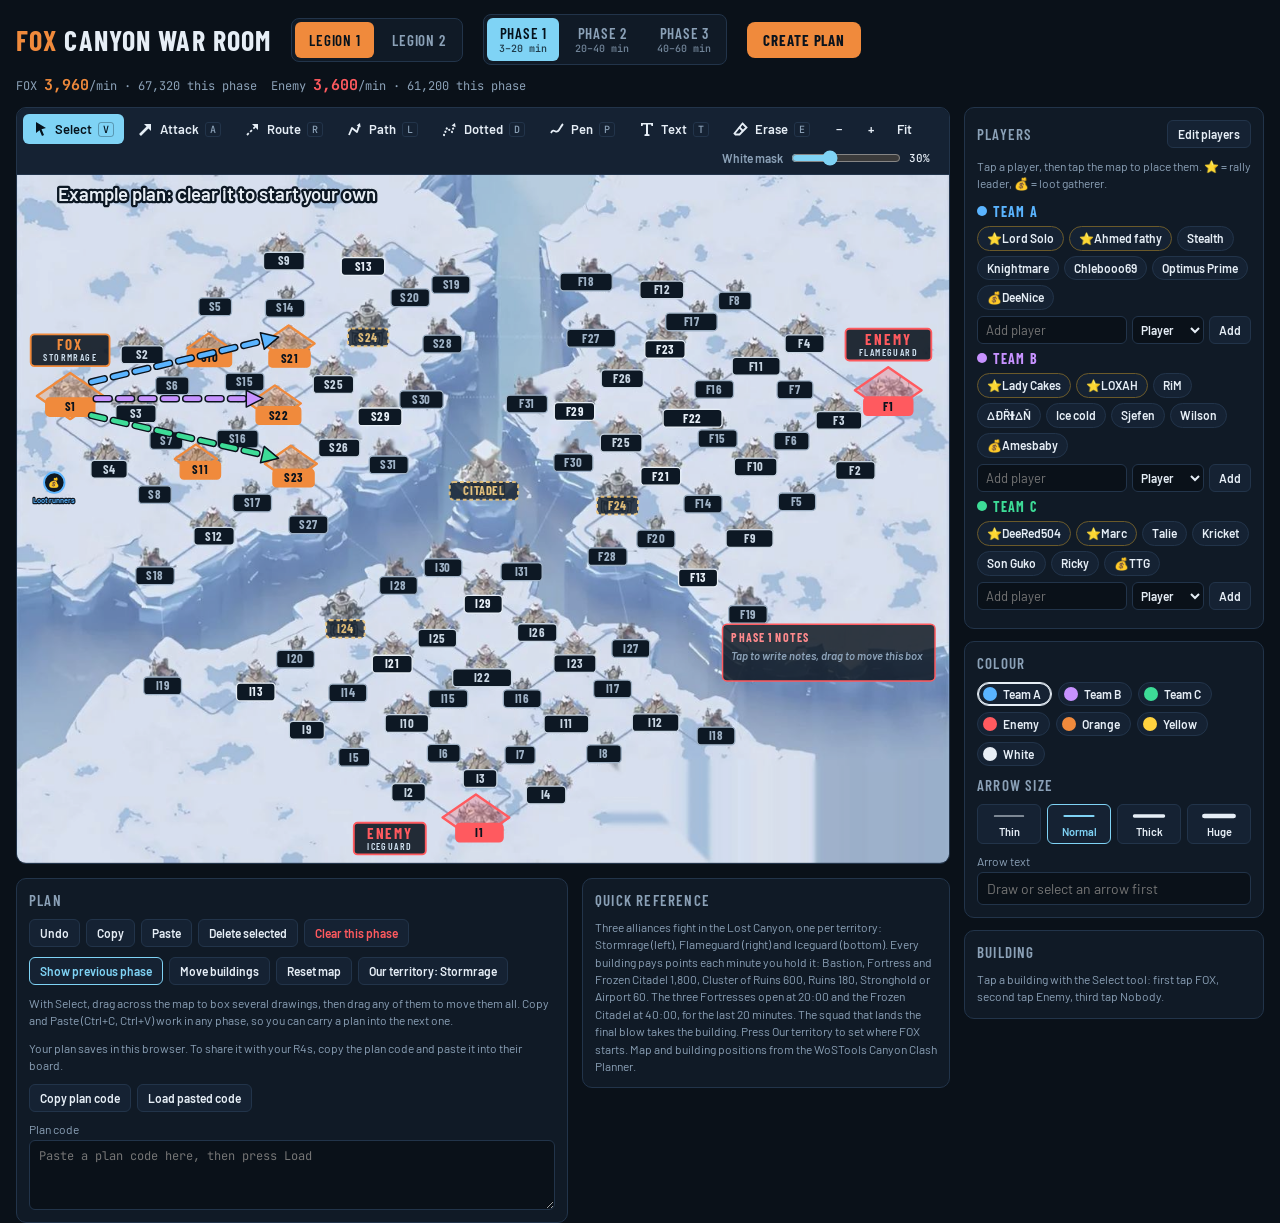
==== commit 9bf8f38d: "Keep each phase's text in the Canyon plan image after edits The plan JPEG now splits the edited text" ====
--- a/canyon.html
+++ b/canyon.html
@@ -258,14 +258,15 @@
       <h2 id="planTitle">Battle plan</h2>
       <button type="button" class="btn" id="planClose">Close</button>
     </div>
-    <p class="hint">Built from what is on the map in each phase: who holds each building, where each player is placed, and your notes. Arrows stay on the map images.</p>
+    <p class="hint">Built from what is on the map in each phase: who holds each building, where each player is placed, and your notes. You can edit the text below before saving: the image updates as you type. Keep the PHASE 1, PHASE 2 and PHASE 3 headings so each phase's text stays next to its map.</p>
     <div class="btnrow">
       <button type="button" class="btn" id="planCopy">Copy text</button>
       <button type="button" class="btn" id="planTxt">Save as text file</button>
       <button type="button" class="btn" id="planJpg">Save as JPEG</button>
+      <button type="button" class="btn" id="planReset">Rebuild from map</button>
     </div>
     <p class="hint" id="planSaveHint" hidden>Saving files is not available here. Copy the text, and press and hold (or right-click) the image to save it.</p>
-    <textarea id="planText" readonly rows="14" aria-label="Plan text"></textarea>
+    <textarea id="planText" rows="16" aria-label="Plan text, editable" spellcheck="true"></textarea>
     <p class="hint" id="planImgHint">Building the image…</p>
     <img id="planImg" alt="Battle plan image with the map of each phase" hidden>
   </div>
@@ -1001,12 +1002,28 @@
     words.forEach((w) => { const t = line ? line + ' ' + w : w; if (ctx.measureText(t).width > maxW && line) { out.push(line); line = w; } else line = t; });
     if (line) out.push(line); return out;
   }
+  function planSections(text) {
+    const out = { 1: [], 2: [], 3: [] }, pre = [];
+    let cur = 0, ended = false, afterHead = false;
+    for (const raw of text.split('\n')) {
+      const t = raw.trim();
+      const m = t.length <= 40 && /^phase\s*([123])\b/i.exec(t);
+      if (m && +m[1] > cur) { cur = +m[1]; ended = false; afterHead = true; continue; }
+      if (afterHead && /^-+$/.test(t)) { afterHead = false; continue; }
+      afterHead = false;
+      if (/^teams\s*:?$/i.test(t)) { ended = true; continue; }
+      if (ended) continue;
+      if (cur) out[cur].push(raw); else pre.push(raw);
+    }
+    // no PHASE 1 heading: whatever sits above PHASE 2 (minus the plan title lines) is phase 1
+    if (!out[1].length && cur) out[1] = pre.filter((l) => !/^FOX CANYON CLASH PLAN|^FOX territory:/i.test(l.trim()));
+    return { 1: out[1].join('\n').trim(), 2: out[2].join('\n').trim(), 3: out[3].join('\n').trim() };
+  }
   async function planJpeg(text) {
     const MAPW = 1600, MAPH = 1181, TXW = 900, PAD = 40, HEAD = 120, PH_HEAD = 70;
     const W = MAPW + TXW + PAD * 3;
     const phaseTexts = [1, 2, 3].map((ph) => {
-      const start = text.indexOf(PHASE_LABEL[ph]); const next = ph < 3 ? text.indexOf(PHASE_LABEL[ph + 1]) : text.indexOf('TEAMS');
-      return text.slice(start, next > -1 ? next : undefined).split('\n').slice(2).join('\n').trim();
+      return planSections(text)[ph];
     });
     const H = HEAD + 3 * (PH_HEAD + MAPH + PAD) + PAD;
     const c = document.createElement('canvas'); c.width = W; c.height = H;
@@ -1050,19 +1067,35 @@
       }
     };
   }
-  async function openPlan() {
-    const text = planText();
-    $('#planText').value = text;
-    $('#planOverlay').hidden = false; $('#planImg').hidden = true; $('#planImgHint').textContent = 'Building the image…'; $('#planImgHint').hidden = false;
-    const dl = await getDownloads();
-    $('#planTxt').hidden = !dl; $('#planJpg').hidden = !dl; $('#planSaveHint').hidden = !!dl;
+  // edits are kept while the map is unchanged; a changed map starts again from the new generated text
+  let planGen = '', planEdit = null, planBlobText = null, planBuild = 0, planTimer = null;
+  async function buildPlanImage() {
+    const text = $('#planText').value, my = ++planBuild;
+    $('#planImgHint').textContent = 'Building the image…'; $('#planImgHint').hidden = false;
     try {
-      planBlob = await planJpeg(text);
+      const blob = await planJpeg(text);
+      if (my !== planBuild) return;
+      planBlob = blob; planBlobText = text;
       if (planImgUrl) URL.revokeObjectURL(planImgUrl);
       planImgUrl = URL.createObjectURL(planBlob);
       $('#planImg').src = planImgUrl; $('#planImg').hidden = false; $('#planImgHint').hidden = true;
-    } catch (e) { $('#planImgHint').textContent = 'The image could not be built in this browser. The text plan above is complete.'; }
-  }
+    } catch (e) { if (my === planBuild) $('#planImgHint').textContent = 'The image could not be built in this browser. The text plan above is complete.'; }
+  }
+  async function openPlan() {
+    const gen = planText();
+    if (gen !== planGen) { planGen = gen; planEdit = null; }
+    $('#planText').value = planEdit !== null ? planEdit : gen;
+    $('#planOverlay').hidden = false; $('#planImg').hidden = true;
+    const dl = await getDownloads();
+    $('#planTxt').hidden = !dl; $('#planJpg').hidden = !dl; $('#planSaveHint').hidden = !!dl;
+    await buildPlanImage();
+  }
+  $('#planText').addEventListener('input', () => {
+    planEdit = $('#planText').value;
+    clearTimeout(planTimer); planTimer = setTimeout(buildPlanImage, 700);
+    $('#planImgHint').textContent = 'The image will update when you stop typing…'; $('#planImgHint').hidden = false;
+  });
+  $('#planReset').onclick = () => { planEdit = null; $('#planText').value = planGen = planText(); clearTimeout(planTimer); buildPlanImage(); toast('Plan rebuilt from the map'); };
   async function saveFile(name, data) {
     const dl = await getDownloads();
     if (!dl) { $('#planSaveHint').hidden = false; return; }
@@ -1083,7 +1116,10 @@
     if (navigator.clipboard && navigator.clipboard.writeText) navigator.clipboard.writeText(ta.value).then(() => toast('Plan copied'), fallback); else fallback();
   };
   $('#planTxt').onclick = () => saveFile('FOX-canyon-legion' + legion + '-plan-' + stamp() + '.txt', $('#planText').value);
-  $('#planJpg').onclick = () => { if (planBlob) saveFile('FOX-canyon-legion' + legion + '-plan-' + stamp() + '.jpg', planBlob); else toast('The image is still being built'); };
+  $('#planJpg').onclick = async () => {
+    if ($('#planText').value !== planBlobText) { clearTimeout(planTimer); await buildPlanImage(); }
+    if (planBlob) saveFile('FOX-canyon-legion' + legion + '-plan-' + stamp() + '.jpg', planBlob); else toast('The image is still being built');
+  };
 
   // ---------- pointer ----------
   function pt(e) {
